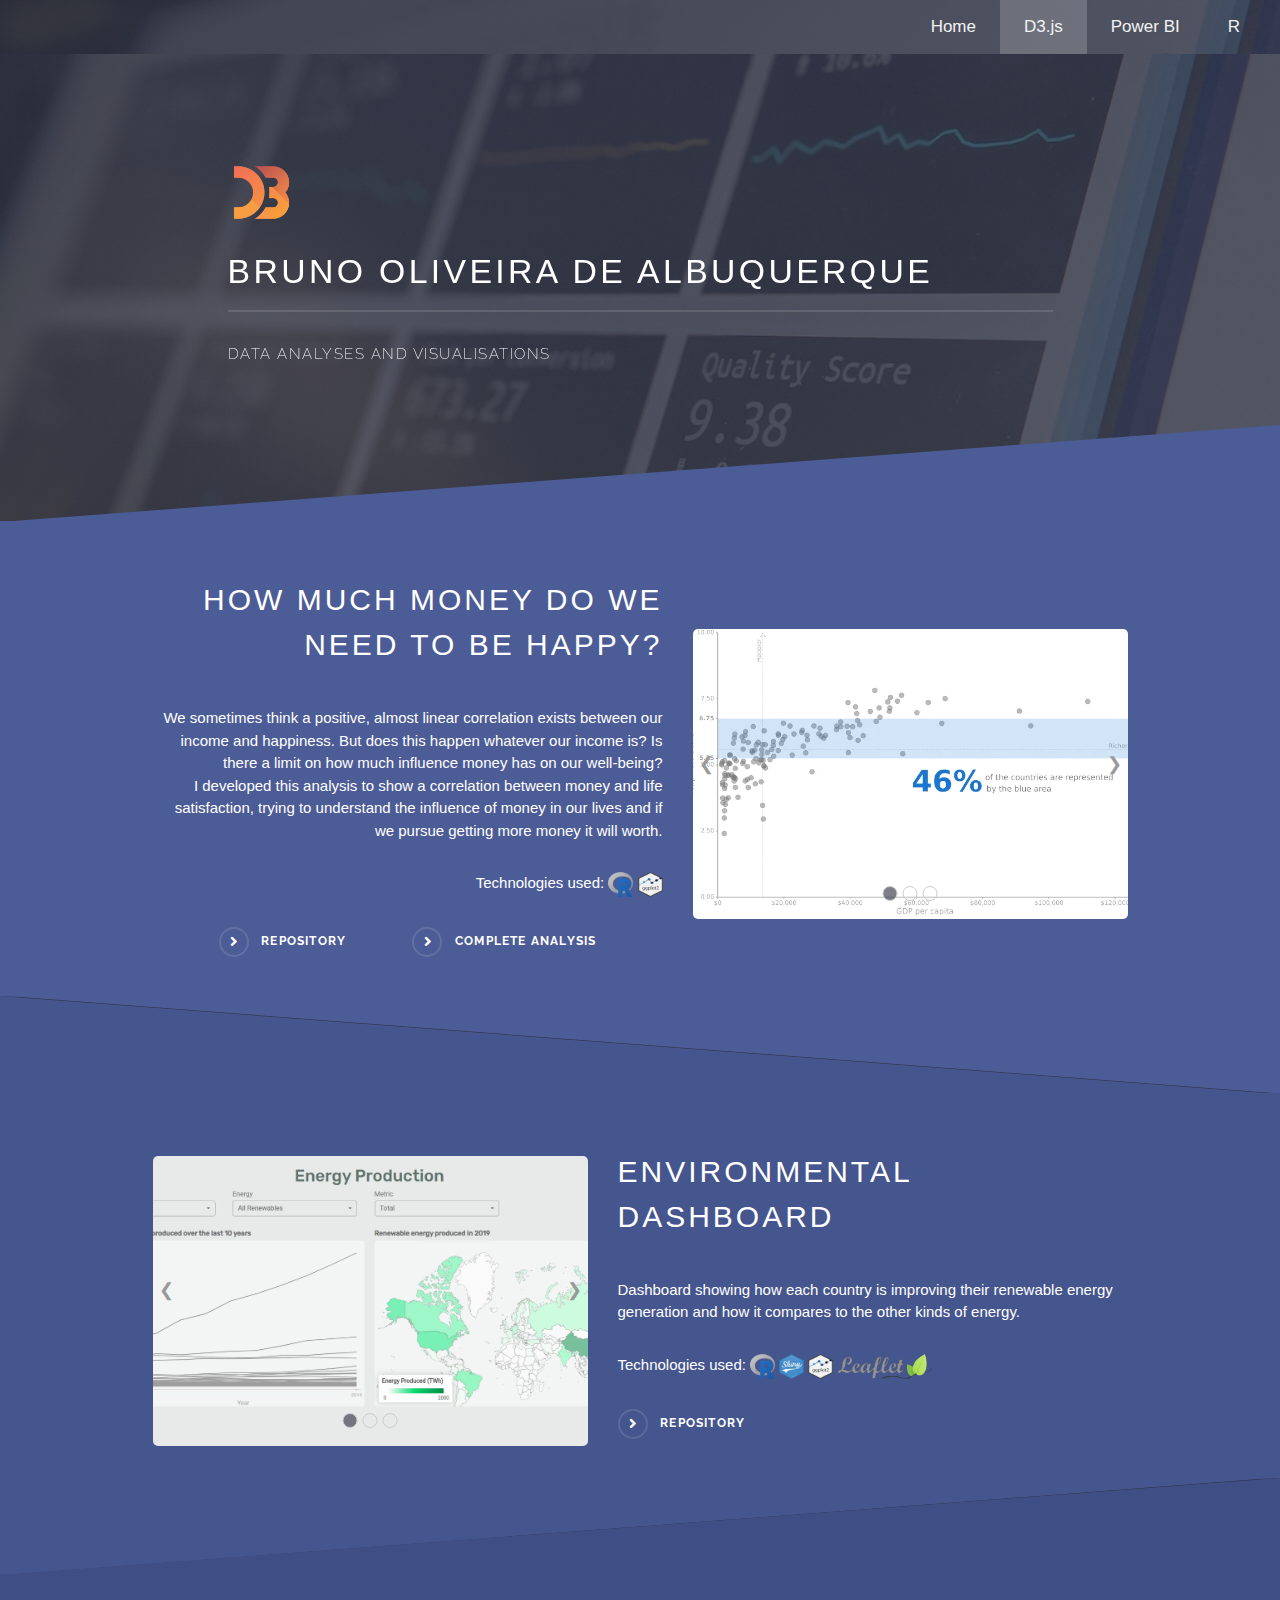
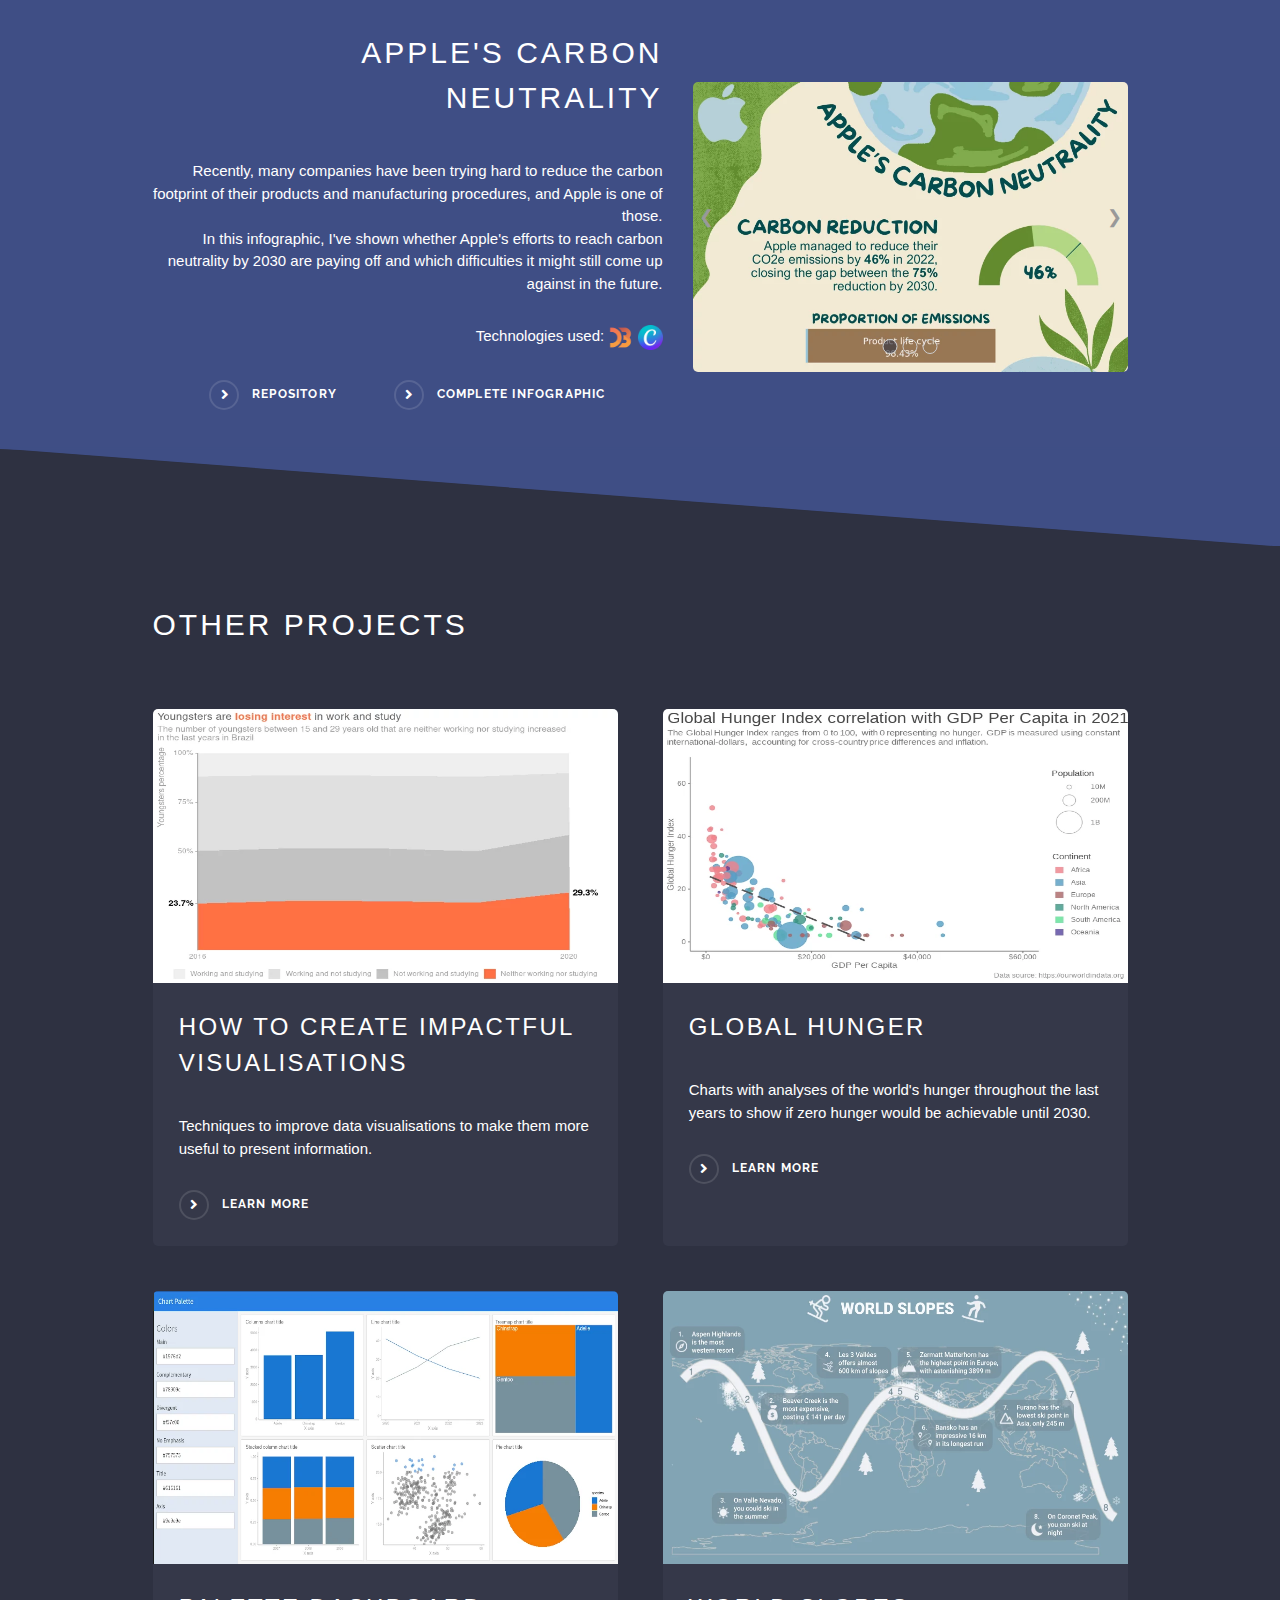
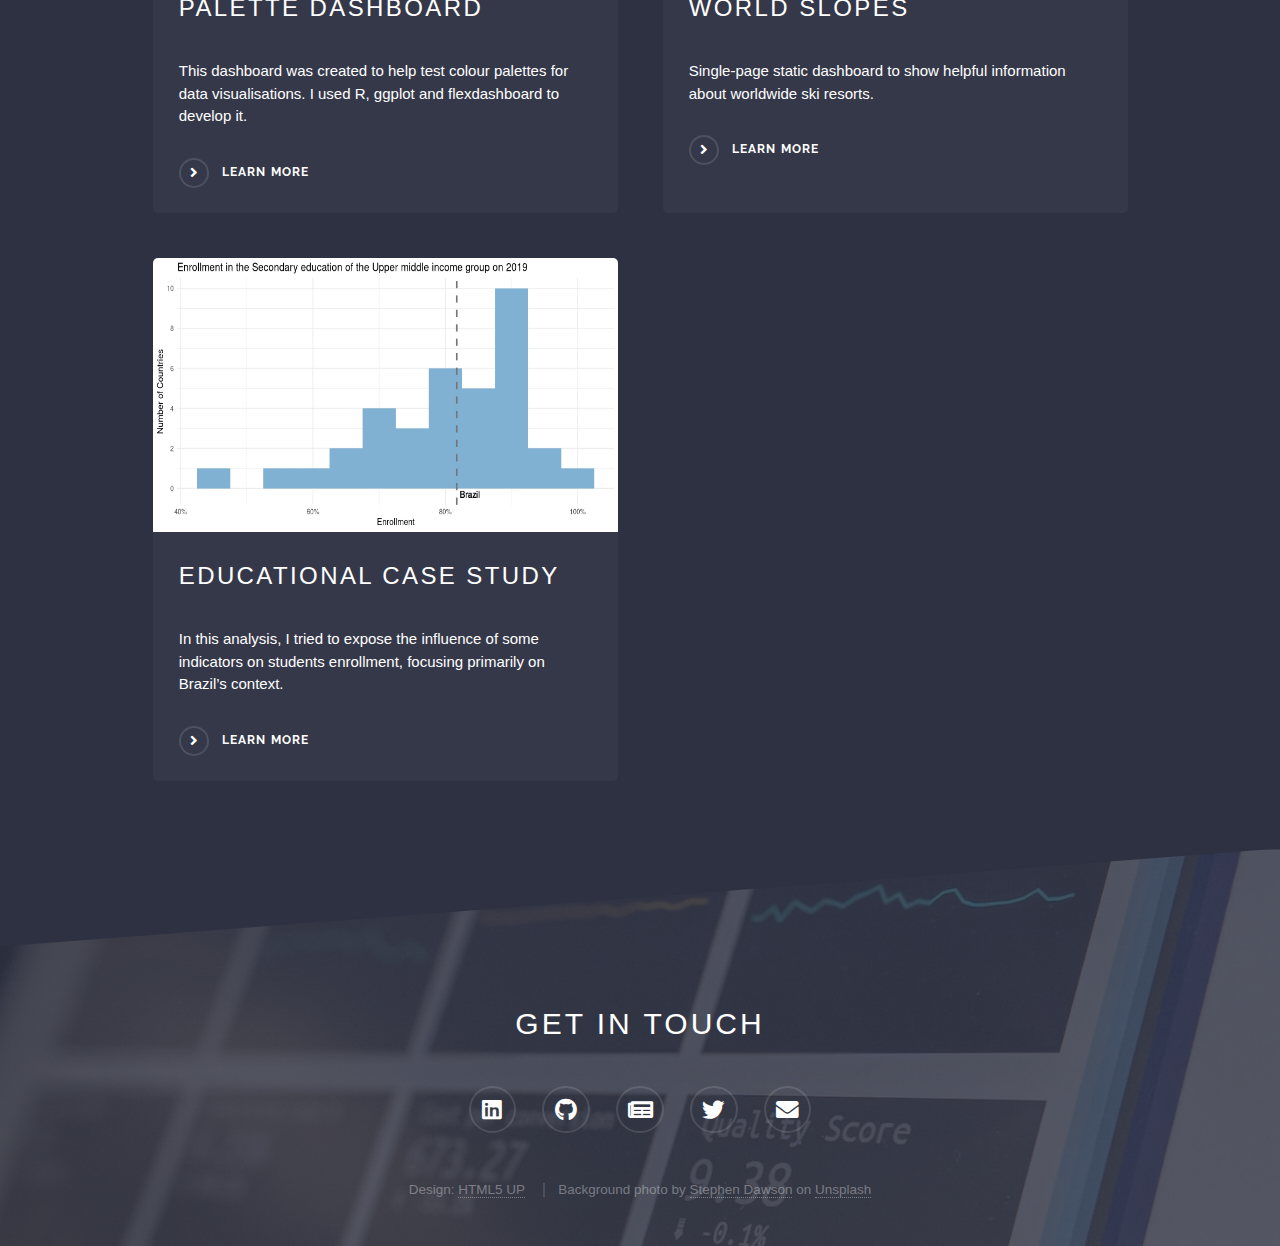
==== d3.html @ afc8a71c "Added the Lego project to the Power BI page" ====
<!DOCTYPE HTML>
<!--
	Solid State by HTML5 UP
	html5up.net | @ajlkn
	Free for personal and commercial use under the CCA 3.0 license (html5up.net/license)
-->
<html lang="en_AU">

<head>
    <title>D3.js - Bruno Albuquerque</title>
    <meta charset="utf-8" />
    <meta name="viewport" content="width=device-width, initial-scale=1, user-scalable=no" />
    <link rel="stylesheet" href="assets/css/main.css" />
    <link rel="stylesheet" href="assets/css/custom.css" />
    <link rel="stylesheet" href="assets/css/w3.css" />
    <link rel="stylesheet" href="assets/css/carousel.css" />
    <link rel="stylesheet" href="assets/css/topnav.css" />
    <noscript>
        <link rel="stylesheet" href="assets/css/noscript.css" />
    </noscript>
</head>

<body class="is-preload">

    <div class="topnav" id="myTopnav">
        <div class="topnav-group">
            <a href="index.html">Home</a>
            <a href="d3.html" class="active">D3.js</a>
            <a href="powerbi.html">Power BI</a>
            <a href="r.html">R</a>
        </div>
        <a href="javascript:void(0);" class="icon" onclick="navControl()">
            <i class="fa fa-bars"></i>
        </a>
    </div>

    <!-- Page Wrapper -->
    <div id="page-wrapper">

        <!-- Banner -->
        <section id="banner" class="no-transition">
            <div class="inner">
                <div class="logo"><img src="images/logos/d3.webp" alt="D3 logo" /></span></div>
                <h2>Bruno Oliveira de Albuquerque</h2>
                <p>Data Analyses and Visualisations</a></p>
            </div>
        </section>

        <!-- Wrapper -->
        <section id="wrapper">

            <!-- One -->
            <section id="one" class="wrapper spotlight style1">
                <div class="inner">
                    <!-- The carousel was based on https://www.w3schools.com/w3css/tryit.asp?filename=tryw3css_slideshow_dots2 -->
                    <div class="w3-content w3-display-container carousel">
                        <img class="slides proj01" src="images/projects/money_wellbeing_01.webp">
                        <img class="slides proj01" src="images/projects/money_wellbeing_02.webp">
                        <img class="slides proj01" src="images/projects/money_wellbeing_03.webp">
                        <div
                            class="w3-center w3-container w3-section w3-large w3-text-white w3-display-bottommiddle controls">
                            <div class="w3-left w3-hover-text-khaki arrow" onclick="plusDivs(-1, 'proj01')">&#10094;
                            </div>
                            <div class="dots">
                                <span class="w3-badge demo proj01 w3-border w3-transparent"
                                    onclick="currentDiv(1, 'proj01')"></span>
                                <span class="w3-badge demo proj01 w3-border w3-transparent"
                                    onclick="currentDiv(2, 'proj01')"></span>
                                <span class="w3-badge demo proj01 w3-border w3-transparent"
                                    onclick="currentDiv(3, 'proj01')"></span>
                            </div>
                            <div class="w3-right w3-hover-text-khaki arrow" onclick="plusDivs(1, 'proj01')">&#10095;
                            </div>
                        </div>
                    </div>
                    <div class="content">
                        <h2 class="major">How much money do we need to be happy?</h2>
                        <p>
                            We sometimes think a positive, almost linear correlation exists between our income and
                            happiness. But does this happen whatever our income is? Is there a limit on how much
                            influence money has on our well-being?
                            </br>
                            I developed this analysis to show a correlation between money and life satisfaction, trying
                            to understand the influence of money in our lives and if we pursue getting more money it
                            will worth.
                        </p>
                        <p class="technologies">Technologies used:
                            <img src="images/logos/r.webp" alt="R logo" />
                            <img src="images/logos/ggplot.webp" alt="ggplot logo" />
                        </p>
                        <div style="display: flex; justify-content: space-evenly;">
                            <a href="https://github.com/boa50/money-wellbeing" target="_blank"
                                class="special">Repository</a>
                            <a href="https://medium.com/p/b6a70a2d2197" target="_blank" class="special">Complete
                                analysis</a>
                        </div>
                    </div>
                </div>
            </section>

            <!-- Two -->
            <section id="two" class="wrapper alt spotlight style2">
                <div class="inner">
                    <div class="w3-content w3-display-container carousel">
                        <img class="slides proj02" src="images/projects/environmental_dashboard_01.webp">
                        <img class="slides proj02" src="images/projects/environmental_dashboard_02.webp">
                        <img class="slides proj02" src="images/projects/environmental_dashboard_03.webp">
                        <div
                            class="w3-center w3-container w3-section w3-large w3-text-white w3-display-bottommiddle controls">
                            <div class="w3-left w3-hover-text-khaki arrow" onclick="plusDivs(-1, 'proj02')">&#10094;
                            </div>
                            <div class="dots">
                                <span class="w3-badge demo proj02 w3-border w3-transparent"
                                    onclick="currentDiv(1, 'proj02')"></span>
                                <span class="w3-badge demo proj02 w3-border w3-transparent"
                                    onclick="currentDiv(2, 'proj02')"></span>
                                <span class="w3-badge demo proj02 w3-border w3-transparent"
                                    onclick="currentDiv(3, 'proj02')"></span>
                            </div>
                            <div class="w3-right w3-hover-text-khaki arrow" onclick="plusDivs(1, 'proj02')">&#10095;
                            </div>
                        </div>
                    </div>
                    <div class="content">
                        <h2 class="major">Environmental Dashboard</h2>
                        <p>Dashboard showing how each country is improving their renewable energy generation and how it
                            compares to the other kinds of energy.</p>
                        <p class="technologies">Technologies used:
                            <img src="images/logos/r.webp" alt="R logo" />
                            <img src="images/logos/shiny.webp" alt="Shiny logo" />
                            <img src="images/logos/ggplot.webp" alt="ggplot logo" />
                            <img class="wide-logo" src="images/logos/leaflet.webp" alt="Leaflet logo" />
                        </p>
                        <a href="https://github.com/boa50/environmental-dashboard" target="_blank"
                            class="special">Repository</a>
                    </div>
                </div>
            </section>

            <!-- Three -->
            <section id="three" class="wrapper spotlight style3">
                <div class="inner">
                    <div class="w3-content w3-display-container carousel">
                        <img class="slides proj03" src="images/projects/apple_carbon_neutrality_01.webp">
                        <img class="slides proj03" src="images/projects/apple_carbon_neutrality_02.webp">
                        <img class="slides proj03" src="images/projects/apple_carbon_neutrality_03.webp">
                        <div
                            class="w3-center w3-container w3-section w3-large w3-text-white w3-display-bottommiddle controls">
                            <div class="w3-left w3-hover-text-khaki arrow" onclick="plusDivs(-1, 'proj03')">&#10094;
                            </div>
                            <div class="dots">
                                <span class="w3-badge demo proj03 w3-border w3-transparent"
                                    onclick="currentDiv(1, 'proj03')"></span>
                                <span class="w3-badge demo proj03 w3-border w3-transparent"
                                    onclick="currentDiv(2, 'proj03')"></span>
                                <span class="w3-badge demo proj03 w3-border w3-transparent"
                                    onclick="currentDiv(3, 'proj03')"></span>
                            </div>
                            <div class="w3-right w3-hover-text-khaki arrow" onclick="plusDivs(1, 'proj03')">&#10095;
                            </div>
                        </div>
                    </div>
                    <div class="content">
                        <h2 class="major">Apple's Carbon Neutrality</h2>
                        <p>
                            Recently, many companies have been trying hard to reduce the carbon footprint of their
                            products and manufacturing procedures, and Apple is one of those.
                            </br>
                            In this infographic, I've shown whether Apple's efforts to reach carbon neutrality by 2030
                            are paying off and which difficulties it might still come up against in the future.</p>
                        <p class="technologies">Technologies used:
                            <img src="images/logos/d3.webp" alt="D3.js logo" />
                            <img src="images/logos/canva.webp" alt="Canva logo" />
                        </p>
                        <div style="display: flex; justify-content: space-evenly;">
                            <a href="https://github.com/boa50/maven-environmental-challenge" target="_blank"
                                class="special">Repository</a>
                            <a href="https://github.com/boa50/maven-environmental-challenge/blob/master/infographic.pdf"
                                target="_blank" class="special">Complete Infographic</a>
                        </div>
                    </div>
                </div>
            </section>

            <!-- Four -->
            <section id="four" class="wrapper alt style1">
                <div class="inner">
                    <h2 class="major">Other Projects</h2>
                    <section class="features">
                        <article>
                            <a href="images/projects/impactful_visualisations.webp" class="image"><img
                                    src="images/projects/impactful_visualisations.webp" alt="" /></a>
                            <h3 class="major">How to create impactful visualisations</h3>
                            <p>Techniques to improve data visualisations to make them more useful to present
                                information.</p>
                            <a href="https://github.com/boa50/WAYED-challenge" target="_blank" class="special">Learn
                                more</a>
                        </article>
                        <article>
                            <a href="images/projects/global_hunger.webp" class="image"><img
                                    src="images/projects/global_hunger.webp" alt="" /></a>
                            <h3 class="major">Global Hunger</h3>
                            <p>Charts with analyses of the world's hunger throughout the last years to show if zero
                                hunger would be achievable until 2030.</p>
                            <a href="https://github.com/boa50/global-hungry" target="_blank" class="special">Learn
                                more</a>
                        </article>
                        <article>
                            <a href="images/projects/palette_dashboard.webp" class="image"><img
                                    src="images/projects/palette_dashboard.webp" alt="" /></a>
                            <h3 class="major">Palette Dashboard</h3>
                            <p>This dashboard was created to help test colour palettes for data visualisations. I used
                                R, ggplot and flexdashboard to develop it.</p>
                            <a href="https://github.com/boa50/dashboard-palette" target="_blank" class="special">Learn
                                more</a>
                        </article>
                        <article>
                            <a href="images/projects/world_slopes.webp" class="image"><img
                                    src="images/projects/world_slopes.webp" alt="" /></a>
                            <h3 class="major">World Slopes</h3>
                            <p>Single-page static dashboard to show helpful information about worldwide ski resorts.</p>
                            <a href="https://github.com/boa50/slopes-dashboard" target="_blank" class="special">Learn
                                more</a>
                        </article>
                        <article>
                            <a href="images/projects/educational_case_study.webp" class="image"><img
                                    src="images/projects/educational_case_study.webp" alt="" /></a>
                            <h3 class="major">Educational Case Study</h3>
                            <p>In this analysis, I tried to expose the influence of some indicators on students
                                enrollment, focusing primarily on Brazil’s context.</p>
                            <a href="https://github.com/boa50/education-case-study" target="_blank"
                                class="special">Learn more</a>
                        </article>
                    </section>
                </div>
            </section>

        </section>

        <!-- Footer -->
        <section id="footer">
            <div class="inner">
                <h2 class="major">Get in touch</h2>
                <ul class="contact">
                    <li>
                        <a class="icon brands fa-linkedin" target="_blank"
                            href="https://www.linkedin.com/in/brunoalbuquerque50"></a>
                    </li>
                    <li>
                        <a class="icon brands fa-github" target="_blank" href="https://github.com/boa50"></a>
                    </li>
                    <li>
                        <a class="icon solid fa-newspaper" target="_blank" href="https://medium.com/@boa50"></a>
                    </li>
                    <li>
                        <a class="icon brands fa-twitter" target="_blank" href="https://twitter.com/boa5050"></a>
                    </li>
                    <li>
                        <a class="icon solid fa-envelope" href="mailto:bruno.albuquerque50@gmail.com"></a>
                    </li>
                </ul>
                <ul class="copyright">
                    <li>Design: <a href="http://html5up.net">HTML5 UP</a></li>
                    <li>Background photo by <a
                            href="https://unsplash.com/pt-br/@dawson2406?utm_source=unsplash&utm_medium=referral&utm_content=creditCopyText">Stephen
                            Dawson</a> on <a
                            href="https://unsplash.com/photos/qwtCeJ5cLYs?utm_source=unsplash&utm_medium=referral&utm_content=creditCopyText">Unsplash</a>
                    </li>
                </ul>
            </div>
        </section>

    </div>

    <!-- Scripts -->
    <script src="assets/js/jquery.min.js"></script>
    <script src="assets/js/jquery.scrollex.min.js"></script>
    <script src="assets/js/browser.min.js"></script>
    <script src="assets/js/breakpoints.min.js"></script>
    <script src="assets/js/util.js"></script>
    <script src="assets/js/main.js"></script>
    <script src="assets/js/carousel.js"></script>
    <script src="assets/js/custom.js"></script>
</body>

</html>
---- assets/css/main.css ----
@import url(fontawesome-all.min.css);
@import url("https://fonts.googleapis.com/css?family=Raleway:200,700|Source+Sans+Pro:300,600,300italic,600italic");

/*
	Solid State by HTML5 UP
	html5up.net | @ajlkn
	Free for personal and commercial use under the CCA 3.0 license (html5up.net/license)
*/

html, body, div, span, applet, object,
iframe, h1, h2, h3, h4, h5, h6, p, blockquote,
pre, a, abbr, acronym, address, big, cite,
code, del, dfn, em, img, ins, kbd, q, s, samp,
small, strike, strong, sub, sup, tt, var, b,
u, i, center, dl, dt, dd, ol, ul, li, fieldset,
form, label, legend, table, caption, tbody,
tfoot, thead, tr, th, td, article, aside,
canvas, details, embed, figure, figcaption,
footer, header, hgroup, menu, nav, output, ruby,
section, summary, time, mark, audio, video {
	margin: 0;
	padding: 0;
	border: 0;
	font-size: 100%;
	font: inherit;
	vertical-align: baseline;}

article, aside, details, figcaption, figure,
footer, header, hgroup, menu, nav, section {
	display: block;}

body {
	line-height: 1;
}

ol, ul {
	list-style: none;
}

blockquote, q {
	quotes: none;
}

	blockquote:before, blockquote:after, q:before, q:after {
		content: '';
		content: none;
	}

table {
	border-collapse: collapse;
	border-spacing: 0;
}

body {
	-webkit-text-size-adjust: none;
}

mark {
	background-color: transparent;
	color: inherit;
}

input::-moz-focus-inner {
	border: 0;
	padding: 0;
}

input, select, textarea {
	-moz-appearance: none;
	-webkit-appearance: none;
	-ms-appearance: none;
	appearance: none;
}

/* Basic */

	@-ms-viewport {
		width: device-width;
	}

	body {
		-ms-overflow-style: scrollbar;
	}

	@media screen and (max-width: 480px) {

		html, body {
			min-width: 320px;
		}

	}

	html {
		box-sizing: border-box;
	}

	*, *:before, *:after {
		box-sizing: inherit;
	}

	body {
		background-color: #2e3141;
		background-image: linear-gradient(to top, rgba(46, 49, 65, 0.8), rgba(46, 49, 65, 0.8)), url("../../images/bg.jpg");
		background-size: auto,
 cover;
		background-attachment: fixed,
 fixed;
		background-position: center,
 center;
	}

		body.is-preload *, body.is-preload *:before, body.is-preload *:after {
			-moz-animation: none !important;
			-webkit-animation: none !important;
			-ms-animation: none !important;
			animation: none !important;
			-moz-transition: none !important;
			-webkit-transition: none !important;
			-ms-transition: none !important;
			transition: none !important;
		}

/* Type */

	body, input, select, textarea {
		color: #ffffff;
		font-family: "Source Sans Pro", Helvetica, sans-serif;
		font-size: 16.5pt;
		font-weight: 300;
		line-height: 1.65;
	}

		@media screen and (max-width: 1680px) {

			body, input, select, textarea {
				font-size: 13pt;
			}

		}

		@media screen and (max-width: 1280px) {

			body, input, select, textarea {
				font-size: 12pt;
			}

		}

		@media screen and (max-width: 980px) {

			body, input, select, textarea {
				font-size: 12pt;
			}

		}

		@media screen and (max-width: 736px) {

			body, input, select, textarea {
				font-size: 12pt;
			}

		}

		@media screen and (max-width: 480px) {

			body, input, select, textarea {
				font-size: 12pt;
			}

		}

	a {
		-moz-transition: color 0.2s ease-in-out, border-bottom-color 0.2s ease-in-out;
		-webkit-transition: color 0.2s ease-in-out, border-bottom-color 0.2s ease-in-out;
		-ms-transition: color 0.2s ease-in-out, border-bottom-color 0.2s ease-in-out;
		transition: color 0.2s ease-in-out, border-bottom-color 0.2s ease-in-out;
		border-bottom: dotted 1px rgba(255, 255, 255, 0.35);
		color: #ffffff;
		text-decoration: none;
	}

		a:hover {
			border-bottom-color: transparent;
			color: #ffffff !important;
		}

		a.special:not(.button) {
			text-decoration: none;
			border-bottom: 0;
			display: block;
			font-family: Raleway, Helvetica, sans-serif;
			font-size: 0.8em;
			font-weight: 700;
			letter-spacing: 0.1em;
			margin: 0 0 2em 0;
			text-transform: uppercase;
		}

			a.special:not(.button):before {
				-moz-osx-font-smoothing: grayscale;
				-webkit-font-smoothing: antialiased;
				display: inline-block;
				font-style: normal;
				font-variant: normal;
				text-rendering: auto;
				line-height: 1;
				text-transform: none !important;
				font-family: 'Font Awesome 5 Free';
				font-weight: 900;
			}

			a.special:not(.button):before {
				-moz-transition: background-color 0.2s ease-in-out;
				-webkit-transition: background-color 0.2s ease-in-out;
				-ms-transition: background-color 0.2s ease-in-out;
				transition: background-color 0.2s ease-in-out;
				border-radius: 100%;
				border: solid 2px rgba(255, 255, 255, 0.125);
				content: '\f105';
				display: inline-block;
				font-size: 1.25em;
				height: 2em;
				line-height: 1.75em;
				margin-right: 0.85em;
				text-align: center;
				text-indent: 0.15em;
				vertical-align: middle;
				width: 2em;
			}

			a.special:not(.button):hover:before {
				background-color: rgba(255, 255, 255, 0.025);
			}

			a.special:not(.button):active:before {
				background-color: rgba(255, 255, 255, 0.075);
			}

	strong, b {
		color: #ffffff;
		font-weight: 600;
	}

	em, i {
		font-style: italic;
	}

	p {
		margin: 0 0 2em 0;
	}

	h1, h2, h3, h4, h5, h6 {
		color: #ffffff;
		font-family: Raleway, Helvetica, sans-serif;
		font-weight: 700;
		letter-spacing: 0.1em;
		margin: 0 0 1em 0;
		text-transform: uppercase;
	}

		h1 a, h2 a, h3 a, h4 a, h5 a, h6 a {
			color: inherit;
			text-decoration: none;
			border-bottom: 0;
		}

		h1 span, h2 span, h3 span, h4 span, h5 span, h6 span {
			font-weight: 200;
		}

		h1.major, h2.major, h3.major, h4.major, h5.major, h6.major {
			padding-bottom: 1em;
		}

	h2 {
		font-size: 1.2em;
	}

	h3 {
		font-size: 0.9em;
	}

	h4 {
		font-size: 0.7em;
	}

	h5 {
		font-size: 0.7em;
	}

	h6 {
		font-size: 0.7em;
	}

	@media screen and (max-width: 736px) {

		h2 {
			font-size: 1em;
		}

		h3 {
			font-size: 0.8em;
		}

	}

	sub {
		font-size: 0.8em;
		position: relative;
		top: 0.5em;
	}

	sup {
		font-size: 0.8em;
		position: relative;
		top: -0.5em;
	}

	blockquote {
		border-left: solid 4px rgba(255, 255, 255, 0.125);
		font-style: italic;
		margin: 0 0 2em 0;
		padding: 0.5em 0 0.5em 2em;
	}

	code {
		background: rgba(255, 255, 255, 0.025);
		border-radius: 5px;
		border: solid 2px rgba(255, 255, 255, 0.125);
		font-family: "Courier New", monospace;
		font-size: 0.9em;
		margin: 0 0.25em;
		padding: 0.25em 0.65em;
	}

	pre {
		-webkit-overflow-scrolling: touch;
		font-family: "Courier New", monospace;
		font-size: 0.9em;
		margin: 0 0 2em 0;
	}

		pre code {
			display: block;
			line-height: 1.75em;
			padding: 1em 1.5em;
			overflow-x: auto;
		}

	hr {
		border: 0;
		border-bottom: solid 2px rgba(255, 255, 255, 0.125);
		margin: 2.5em 0;
	}

		hr.major {
			margin: 4em 0;
		}

	.align-left {
		text-align: left;
	}

	.align-center {
		text-align: center;
	}

	.align-right {
		text-align: right;
	}

/* Row */

	.row {
		display: flex;
		flex-wrap: wrap;
		box-sizing: border-box;
		align-items: stretch;
	}

		.row > * {
			box-sizing: border-box;
		}

		.row.gtr-uniform > * > :last-child {
			margin-bottom: 0;
		}

		.row.aln-left {
			justify-content: flex-start;
		}

		.row.aln-center {
			justify-content: center;
		}

		.row.aln-right {
			justify-content: flex-end;
		}

		.row.aln-top {
			align-items: flex-start;
		}

		.row.aln-middle {
			align-items: center;
		}

		.row.aln-bottom {
			align-items: flex-end;
		}

		.row > .imp {
			order: -1;
		}

		.row > .col-1 {
			width: 8.33333%;
		}

		.row > .off-1 {
			margin-left: 8.33333%;
		}

		.row > .col-2 {
			width: 16.66667%;
		}

		.row > .off-2 {
			margin-left: 16.66667%;
		}

		.row > .col-3 {
			width: 25%;
		}

		.row > .off-3 {
			margin-left: 25%;
		}

		.row > .col-4 {
			width: 33.33333%;
		}

		.row > .off-4 {
			margin-left: 33.33333%;
		}

		.row > .col-5 {
			width: 41.66667%;
		}

		.row > .off-5 {
			margin-left: 41.66667%;
		}

		.row > .col-6 {
			width: 50%;
		}

		.row > .off-6 {
			margin-left: 50%;
		}

		.row > .col-7 {
			width: 58.33333%;
		}

		.row > .off-7 {
			margin-left: 58.33333%;
		}

		.row > .col-8 {
			width: 66.66667%;
		}

		.row > .off-8 {
			margin-left: 66.66667%;
		}

		.row > .col-9 {
			width: 75%;
		}

		.row > .off-9 {
			margin-left: 75%;
		}

		.row > .col-10 {
			width: 83.33333%;
		}

		.row > .off-10 {
			margin-left: 83.33333%;
		}

		.row > .col-11 {
			width: 91.66667%;
		}

		.row > .off-11 {
			margin-left: 91.66667%;
		}

		.row > .col-12 {
			width: 100%;
		}

		.row > .off-12 {
			margin-left: 100%;
		}

		.row.gtr-0 {
			margin-top: 0;
			margin-left: 0em;
		}

			.row.gtr-0 > * {
				padding: 0 0 0 0em;
			}

			.row.gtr-0.gtr-uniform {
				margin-top: 0em;
			}

				.row.gtr-0.gtr-uniform > * {
					padding-top: 0em;
				}

		.row.gtr-25 {
			margin-top: 0;
			margin-left: -0.4375em;
		}

			.row.gtr-25 > * {
				padding: 0 0 0 0.4375em;
			}

			.row.gtr-25.gtr-uniform {
				margin-top: -0.4375em;
			}

				.row.gtr-25.gtr-uniform > * {
					padding-top: 0.4375em;
				}

		.row.gtr-50 {
			margin-top: 0;
			margin-left: -0.875em;
		}

			.row.gtr-50 > * {
				padding: 0 0 0 0.875em;
			}

			.row.gtr-50.gtr-uniform {
				margin-top: -0.875em;
			}

				.row.gtr-50.gtr-uniform > * {
					padding-top: 0.875em;
				}

		.row {
			margin-top: 0;
			margin-left: -1.75em;
		}

			.row > * {
				padding: 0 0 0 1.75em;
			}

			.row.gtr-uniform {
				margin-top: -1.75em;
			}

				.row.gtr-uniform > * {
					padding-top: 1.75em;
				}

		.row.gtr-150 {
			margin-top: 0;
			margin-left: -2.625em;
		}

			.row.gtr-150 > * {
				padding: 0 0 0 2.625em;
			}

			.row.gtr-150.gtr-uniform {
				margin-top: -2.625em;
			}

				.row.gtr-150.gtr-uniform > * {
					padding-top: 2.625em;
				}

		.row.gtr-200 {
			margin-top: 0;
			margin-left: -3.5em;
		}

			.row.gtr-200 > * {
				padding: 0 0 0 3.5em;
			}

			.row.gtr-200.gtr-uniform {
				margin-top: -3.5em;
			}

				.row.gtr-200.gtr-uniform > * {
					padding-top: 3.5em;
				}

		@media screen and (max-width: 1680px) {

			.row {
				display: flex;
				flex-wrap: wrap;
				box-sizing: border-box;
				align-items: stretch;
			}

				.row > * {
					box-sizing: border-box;
				}

				.row.gtr-uniform > * > :last-child {
					margin-bottom: 0;
				}

				.row.aln-left {
					justify-content: flex-start;
				}

				.row.aln-center {
					justify-content: center;
				}

				.row.aln-right {
					justify-content: flex-end;
				}

				.row.aln-top {
					align-items: flex-start;
				}

				.row.aln-middle {
					align-items: center;
				}

				.row.aln-bottom {
					align-items: flex-end;
				}

				.row > .imp-xlarge {
					order: -1;
				}

				.row > .col-1-xlarge {
					width: 8.33333%;
				}

				.row > .off-1-xlarge {
					margin-left: 8.33333%;
				}

				.row > .col-2-xlarge {
					width: 16.66667%;
				}

				.row > .off-2-xlarge {
					margin-left: 16.66667%;
				}

				.row > .col-3-xlarge {
					width: 25%;
				}

				.row > .off-3-xlarge {
					margin-left: 25%;
				}

				.row > .col-4-xlarge {
					width: 33.33333%;
				}

				.row > .off-4-xlarge {
					margin-left: 33.33333%;
				}

				.row > .col-5-xlarge {
					width: 41.66667%;
				}

				.row > .off-5-xlarge {
					margin-left: 41.66667%;
				}

				.row > .col-6-xlarge {
					width: 50%;
				}

				.row > .off-6-xlarge {
					margin-left: 50%;
				}

				.row > .col-7-xlarge {
					width: 58.33333%;
				}

				.row > .off-7-xlarge {
					margin-left: 58.33333%;
				}

				.row > .col-8-xlarge {
					width: 66.66667%;
				}

				.row > .off-8-xlarge {
					margin-left: 66.66667%;
				}

				.row > .col-9-xlarge {
					width: 75%;
				}

				.row > .off-9-xlarge {
					margin-left: 75%;
				}

				.row > .col-10-xlarge {
					width: 83.33333%;
				}

				.row > .off-10-xlarge {
					margin-left: 83.33333%;
				}

				.row > .col-11-xlarge {
					width: 91.66667%;
				}

				.row > .off-11-xlarge {
					margin-left: 91.66667%;
				}

				.row > .col-12-xlarge {
					width: 100%;
				}

				.row > .off-12-xlarge {
					margin-left: 100%;
				}

				.row.gtr-0 {
					margin-top: 0;
					margin-left: 0em;
				}

					.row.gtr-0 > * {
						padding: 0 0 0 0em;
					}

					.row.gtr-0.gtr-uniform {
						margin-top: 0em;
					}

						.row.gtr-0.gtr-uniform > * {
							padding-top: 0em;
						}

				.row.gtr-25 {
					margin-top: 0;
					margin-left: -0.4375em;
				}

					.row.gtr-25 > * {
						padding: 0 0 0 0.4375em;
					}

					.row.gtr-25.gtr-uniform {
						margin-top: -0.4375em;
					}

						.row.gtr-25.gtr-uniform > * {
							padding-top: 0.4375em;
						}

				.row.gtr-50 {
					margin-top: 0;
					margin-left: -0.875em;
				}

					.row.gtr-50 > * {
						padding: 0 0 0 0.875em;
					}

					.row.gtr-50.gtr-uniform {
						margin-top: -0.875em;
					}

						.row.gtr-50.gtr-uniform > * {
							padding-top: 0.875em;
						}

				.row {
					margin-top: 0;
					margin-left: -1.75em;
				}

					.row > * {
						padding: 0 0 0 1.75em;
					}

					.row.gtr-uniform {
						margin-top: -1.75em;
					}

						.row.gtr-uniform > * {
							padding-top: 1.75em;
						}

				.row.gtr-150 {
					margin-top: 0;
					margin-left: -2.625em;
				}

					.row.gtr-150 > * {
						padding: 0 0 0 2.625em;
					}

					.row.gtr-150.gtr-uniform {
						margin-top: -2.625em;
					}

						.row.gtr-150.gtr-uniform > * {
							padding-top: 2.625em;
						}

				.row.gtr-200 {
					margin-top: 0;
					margin-left: -3.5em;
				}

					.row.gtr-200 > * {
						padding: 0 0 0 3.5em;
					}

					.row.gtr-200.gtr-uniform {
						margin-top: -3.5em;
					}

						.row.gtr-200.gtr-uniform > * {
							padding-top: 3.5em;
						}

		}

		@media screen and (max-width: 1280px) {

			.row {
				display: flex;
				flex-wrap: wrap;
				box-sizing: border-box;
				align-items: stretch;
			}

				.row > * {
					box-sizing: border-box;
				}

				.row.gtr-uniform > * > :last-child {
					margin-bottom: 0;
				}

				.row.aln-left {
					justify-content: flex-start;
				}

				.row.aln-center {
					justify-content: center;
				}

				.row.aln-right {
					justify-content: flex-end;
				}

				.row.aln-top {
					align-items: flex-start;
				}

				.row.aln-middle {
					align-items: center;
				}

				.row.aln-bottom {
					align-items: flex-end;
				}

				.row > .imp-large {
					order: -1;
				}

				.row > .col-1-large {
					width: 8.33333%;
				}

				.row > .off-1-large {
					margin-left: 8.33333%;
				}

				.row > .col-2-large {
					width: 16.66667%;
				}

				.row > .off-2-large {
					margin-left: 16.66667%;
				}

				.row > .col-3-large {
					width: 25%;
				}

				.row > .off-3-large {
					margin-left: 25%;
				}

				.row > .col-4-large {
					width: 33.33333%;
				}

				.row > .off-4-large {
					margin-left: 33.33333%;
				}

				.row > .col-5-large {
					width: 41.66667%;
				}

				.row > .off-5-large {
					margin-left: 41.66667%;
				}

				.row > .col-6-large {
					width: 50%;
				}

				.row > .off-6-large {
					margin-left: 50%;
				}

				.row > .col-7-large {
					width: 58.33333%;
				}

				.row > .off-7-large {
					margin-left: 58.33333%;
				}

				.row > .col-8-large {
					width: 66.66667%;
				}

				.row > .off-8-large {
					margin-left: 66.66667%;
				}

				.row > .col-9-large {
					width: 75%;
				}

				.row > .off-9-large {
					margin-left: 75%;
				}

				.row > .col-10-large {
					width: 83.33333%;
				}

				.row > .off-10-large {
					margin-left: 83.33333%;
				}

				.row > .col-11-large {
					width: 91.66667%;
				}

				.row > .off-11-large {
					margin-left: 91.66667%;
				}

				.row > .col-12-large {
					width: 100%;
				}

				.row > .off-12-large {
					margin-left: 100%;
				}

				.row.gtr-0 {
					margin-top: 0;
					margin-left: 0em;
				}

					.row.gtr-0 > * {
						padding: 0 0 0 0em;
					}

					.row.gtr-0.gtr-uniform {
						margin-top: 0em;
					}

						.row.gtr-0.gtr-uniform > * {
							padding-top: 0em;
						}

				.row.gtr-25 {
					margin-top: 0;
					margin-left: -0.4375em;
				}

					.row.gtr-25 > * {
						padding: 0 0 0 0.4375em;
					}

					.row.gtr-25.gtr-uniform {
						margin-top: -0.4375em;
					}

						.row.gtr-25.gtr-uniform > * {
							padding-top: 0.4375em;
						}

				.row.gtr-50 {
					margin-top: 0;
					margin-left: -0.875em;
				}

					.row.gtr-50 > * {
						padding: 0 0 0 0.875em;
					}

					.row.gtr-50.gtr-uniform {
						margin-top: -0.875em;
					}

						.row.gtr-50.gtr-uniform > * {
							padding-top: 0.875em;
						}

				.row {
					margin-top: 0;
					margin-left: -1.75em;
				}

					.row > * {
						padding: 0 0 0 1.75em;
					}

					.row.gtr-uniform {
						margin-top: -1.75em;
					}

						.row.gtr-uniform > * {
							padding-top: 1.75em;
						}

				.row.gtr-150 {
					margin-top: 0;
					margin-left: -2.625em;
				}

					.row.gtr-150 > * {
						padding: 0 0 0 2.625em;
					}

					.row.gtr-150.gtr-uniform {
						margin-top: -2.625em;
					}

						.row.gtr-150.gtr-uniform > * {
							padding-top: 2.625em;
						}

				.row.gtr-200 {
					margin-top: 0;
					margin-left: -3.5em;
				}

					.row.gtr-200 > * {
						padding: 0 0 0 3.5em;
					}

					.row.gtr-200.gtr-uniform {
						margin-top: -3.5em;
					}

						.row.gtr-200.gtr-uniform > * {
							padding-top: 3.5em;
						}

		}

		@media screen and (max-width: 980px) {

			.row {
				display: flex;
				flex-wrap: wrap;
				box-sizing: border-box;
				align-items: stretch;
			}

				.row > * {
					box-sizing: border-box;
				}

				.row.gtr-uniform > * > :last-child {
					margin-bottom: 0;
				}

				.row.aln-left {
					justify-content: flex-start;
				}

				.row.aln-center {
					justify-content: center;
				}

				.row.aln-right {
					justify-content: flex-end;
				}

				.row.aln-top {
					align-items: flex-start;
				}

				.row.aln-middle {
					align-items: center;
				}

				.row.aln-bottom {
					align-items: flex-end;
				}

				.row > .imp-medium {
					order: -1;
				}

				.row > .col-1-medium {
					width: 8.33333%;
				}

				.row > .off-1-medium {
					margin-left: 8.33333%;
				}

				.row > .col-2-medium {
					width: 16.66667%;
				}

				.row > .off-2-medium {
					margin-left: 16.66667%;
				}

				.row > .col-3-medium {
					width: 25%;
				}

				.row > .off-3-medium {
					margin-left: 25%;
				}

				.row > .col-4-medium {
					width: 33.33333%;
				}

				.row > .off-4-medium {
					margin-left: 33.33333%;
				}

				.row > .col-5-medium {
					width: 41.66667%;
				}

				.row > .off-5-medium {
					margin-left: 41.66667%;
				}

				.row > .col-6-medium {
					width: 50%;
				}

				.row > .off-6-medium {
					margin-left: 50%;
				}

				.row > .col-7-medium {
					width: 58.33333%;
				}

				.row > .off-7-medium {
					margin-left: 58.33333%;
				}

				.row > .col-8-medium {
					width: 66.66667%;
				}

				.row > .off-8-medium {
					margin-left: 66.66667%;
				}

				.row > .col-9-medium {
					width: 75%;
				}

				.row > .off-9-medium {
					margin-left: 75%;
				}

				.row > .col-10-medium {
					width: 83.33333%;
				}

				.row > .off-10-medium {
					margin-left: 83.33333%;
				}

				.row > .col-11-medium {
					width: 91.66667%;
				}

				.row > .off-11-medium {
					margin-left: 91.66667%;
				}

				.row > .col-12-medium {
					width: 100%;
				}

				.row > .off-12-medium {
					margin-left: 100%;
				}

				.row.gtr-0 {
					margin-top: 0;
					margin-left: 0em;
				}

					.row.gtr-0 > * {
						padding: 0 0 0 0em;
					}

					.row.gtr-0.gtr-uniform {
						margin-top: 0em;
					}

						.row.gtr-0.gtr-uniform > * {
							padding-top: 0em;
						}

				.row.gtr-25 {
					margin-top: 0;
					margin-left: -0.4375em;
				}

					.row.gtr-25 > * {
						padding: 0 0 0 0.4375em;
					}

					.row.gtr-25.gtr-uniform {
						margin-top: -0.4375em;
					}

						.row.gtr-25.gtr-uniform > * {
							padding-top: 0.4375em;
						}

				.row.gtr-50 {
					margin-top: 0;
					margin-left: -0.875em;
				}

					.row.gtr-50 > * {
						padding: 0 0 0 0.875em;
					}

					.row.gtr-50.gtr-uniform {
						margin-top: -0.875em;
					}

						.row.gtr-50.gtr-uniform > * {
							padding-top: 0.875em;
						}

				.row {
					margin-top: 0;
					margin-left: -1.75em;
				}

					.row > * {
						padding: 0 0 0 1.75em;
					}

					.row.gtr-uniform {
						margin-top: -1.75em;
					}

						.row.gtr-uniform > * {
							padding-top: 1.75em;
						}

				.row.gtr-150 {
					margin-top: 0;
					margin-left: -2.625em;
				}

					.row.gtr-150 > * {
						padding: 0 0 0 2.625em;
					}

					.row.gtr-150.gtr-uniform {
						margin-top: -2.625em;
					}

						.row.gtr-150.gtr-uniform > * {
							padding-top: 2.625em;
						}

				.row.gtr-200 {
					margin-top: 0;
					margin-left: -3.5em;
				}

					.row.gtr-200 > * {
						padding: 0 0 0 3.5em;
					}

					.row.gtr-200.gtr-uniform {
						margin-top: -3.5em;
					}

						.row.gtr-200.gtr-uniform > * {
							padding-top: 3.5em;
						}

		}

		@media screen and (max-width: 736px) {

			.row {
				display: flex;
				flex-wrap: wrap;
				box-sizing: border-box;
				align-items: stretch;
			}

				.row > * {
					box-sizing: border-box;
				}

				.row.gtr-uniform > * > :last-child {
					margin-bottom: 0;
				}

				.row.aln-left {
					justify-content: flex-start;
				}

				.row.aln-center {
					justify-content: center;
				}

				.row.aln-right {
					justify-content: flex-end;
				}

				.row.aln-top {
					align-items: flex-start;
				}

				.row.aln-middle {
					align-items: center;
				}

				.row.aln-bottom {
					align-items: flex-end;
				}

				.row > .imp-small {
					order: -1;
				}

				.row > .col-1-small {
					width: 8.33333%;
				}

				.row > .off-1-small {
					margin-left: 8.33333%;
				}

				.row > .col-2-small {
					width: 16.66667%;
				}

				.row > .off-2-small {
					margin-left: 16.66667%;
				}

				.row > .col-3-small {
					width: 25%;
				}

				.row > .off-3-small {
					margin-left: 25%;
				}

				.row > .col-4-small {
					width: 33.33333%;
				}

				.row > .off-4-small {
					margin-left: 33.33333%;
				}

				.row > .col-5-small {
					width: 41.66667%;
				}

				.row > .off-5-small {
					margin-left: 41.66667%;
				}

				.row > .col-6-small {
					width: 50%;
				}

				.row > .off-6-small {
					margin-left: 50%;
				}

				.row > .col-7-small {
					width: 58.33333%;
				}

				.row > .off-7-small {
					margin-left: 58.33333%;
				}

				.row > .col-8-small {
					width: 66.66667%;
				}

				.row > .off-8-small {
					margin-left: 66.66667%;
				}

				.row > .col-9-small {
					width: 75%;
				}

				.row > .off-9-small {
					margin-left: 75%;
				}

				.row > .col-10-small {
					width: 83.33333%;
				}

				.row > .off-10-small {
					margin-left: 83.33333%;
				}

				.row > .col-11-small {
					width: 91.66667%;
				}

				.row > .off-11-small {
					margin-left: 91.66667%;
				}

				.row > .col-12-small {
					width: 100%;
				}

				.row > .off-12-small {
					margin-left: 100%;
				}

				.row.gtr-0 {
					margin-top: 0;
					margin-left: 0em;
				}

					.row.gtr-0 > * {
						padding: 0 0 0 0em;
					}

					.row.gtr-0.gtr-uniform {
						margin-top: 0em;
					}

						.row.gtr-0.gtr-uniform > * {
							padding-top: 0em;
						}

				.row.gtr-25 {
					margin-top: 0;
					margin-left: -0.3125em;
				}

					.row.gtr-25 > * {
						padding: 0 0 0 0.3125em;
					}

					.row.gtr-25.gtr-uniform {
						margin-top: -0.3125em;
					}

						.row.gtr-25.gtr-uniform > * {
							padding-top: 0.3125em;
						}

				.row.gtr-50 {
					margin-top: 0;
					margin-left: -0.625em;
				}

					.row.gtr-50 > * {
						padding: 0 0 0 0.625em;
					}

					.row.gtr-50.gtr-uniform {
						margin-top: -0.625em;
					}

						.row.gtr-50.gtr-uniform > * {
							padding-top: 0.625em;
						}

				.row {
					margin-top: 0;
					margin-left: -1.25em;
				}

					.row > * {
						padding: 0 0 0 1.25em;
					}

					.row.gtr-uniform {
						margin-top: -1.25em;
					}

						.row.gtr-uniform > * {
							padding-top: 1.25em;
						}

				.row.gtr-150 {
					margin-top: 0;
					margin-left: -1.875em;
				}

					.row.gtr-150 > * {
						padding: 0 0 0 1.875em;
					}

					.row.gtr-150.gtr-uniform {
						margin-top: -1.875em;
					}

						.row.gtr-150.gtr-uniform > * {
							padding-top: 1.875em;
						}

				.row.gtr-200 {
					margin-top: 0;
					margin-left: -2.5em;
				}

					.row.gtr-200 > * {
						padding: 0 0 0 2.5em;
					}

					.row.gtr-200.gtr-uniform {
						margin-top: -2.5em;
					}

						.row.gtr-200.gtr-uniform > * {
							padding-top: 2.5em;
						}

		}

		@media screen and (max-width: 480px) {

			.row {
				display: flex;
				flex-wrap: wrap;
				box-sizing: border-box;
				align-items: stretch;
			}

				.row > * {
					box-sizing: border-box;
				}

				.row.gtr-uniform > * > :last-child {
					margin-bottom: 0;
				}

				.row.aln-left {
					justify-content: flex-start;
				}

				.row.aln-center {
					justify-content: center;
				}

				.row.aln-right {
					justify-content: flex-end;
				}

				.row.aln-top {
					align-items: flex-start;
				}

				.row.aln-middle {
					align-items: center;
				}

				.row.aln-bottom {
					align-items: flex-end;
				}

				.row > .imp-xsmall {
					order: -1;
				}

				.row > .col-1-xsmall {
					width: 8.33333%;
				}

				.row > .off-1-xsmall {
					margin-left: 8.33333%;
				}

				.row > .col-2-xsmall {
					width: 16.66667%;
				}

				.row > .off-2-xsmall {
					margin-left: 16.66667%;
				}

				.row > .col-3-xsmall {
					width: 25%;
				}

				.row > .off-3-xsmall {
					margin-left: 25%;
				}

				.row > .col-4-xsmall {
					width: 33.33333%;
				}

				.row > .off-4-xsmall {
					margin-left: 33.33333%;
				}

				.row > .col-5-xsmall {
					width: 41.66667%;
				}

				.row > .off-5-xsmall {
					margin-left: 41.66667%;
				}

				.row > .col-6-xsmall {
					width: 50%;
				}

				.row > .off-6-xsmall {
					margin-left: 50%;
				}

				.row > .col-7-xsmall {
					width: 58.33333%;
				}

				.row > .off-7-xsmall {
					margin-left: 58.33333%;
				}

				.row > .col-8-xsmall {
					width: 66.66667%;
				}

				.row > .off-8-xsmall {
					margin-left: 66.66667%;
				}

				.row > .col-9-xsmall {
					width: 75%;
				}

				.row > .off-9-xsmall {
					margin-left: 75%;
				}

				.row > .col-10-xsmall {
					width: 83.33333%;
				}

				.row > .off-10-xsmall {
					margin-left: 83.33333%;
				}

				.row > .col-11-xsmall {
					width: 91.66667%;
				}

				.row > .off-11-xsmall {
					margin-left: 91.66667%;
				}

				.row > .col-12-xsmall {
					width: 100%;
				}

				.row > .off-12-xsmall {
					margin-left: 100%;
				}

				.row.gtr-0 {
					margin-top: 0;
					margin-left: 0em;
				}

					.row.gtr-0 > * {
						padding: 0 0 0 0em;
					}

					.row.gtr-0.gtr-uniform {
						margin-top: 0em;
					}

						.row.gtr-0.gtr-uniform > * {
							padding-top: 0em;
						}

				.row.gtr-25 {
					margin-top: 0;
					margin-left: -0.3125em;
				}

					.row.gtr-25 > * {
						padding: 0 0 0 0.3125em;
					}

					.row.gtr-25.gtr-uniform {
						margin-top: -0.3125em;
					}

						.row.gtr-25.gtr-uniform > * {
							padding-top: 0.3125em;
						}

				.row.gtr-50 {
					margin-top: 0;
					margin-left: -0.625em;
				}

					.row.gtr-50 > * {
						padding: 0 0 0 0.625em;
					}

					.row.gtr-50.gtr-uniform {
						margin-top: -0.625em;
					}

						.row.gtr-50.gtr-uniform > * {
							padding-top: 0.625em;
						}

				.row {
					margin-top: 0;
					margin-left: -1.25em;
				}

					.row > * {
						padding: 0 0 0 1.25em;
					}

					.row.gtr-uniform {
						margin-top: -1.25em;
					}

						.row.gtr-uniform > * {
							padding-top: 1.25em;
						}

				.row.gtr-150 {
					margin-top: 0;
					margin-left: -1.875em;
				}

					.row.gtr-150 > * {
						padding: 0 0 0 1.875em;
					}

					.row.gtr-150.gtr-uniform {
						margin-top: -1.875em;
					}

						.row.gtr-150.gtr-uniform > * {
							padding-top: 1.875em;
						}

				.row.gtr-200 {
					margin-top: 0;
					margin-left: -2.5em;
				}

					.row.gtr-200 > * {
						padding: 0 0 0 2.5em;
					}

					.row.gtr-200.gtr-uniform {
						margin-top: -2.5em;
					}

						.row.gtr-200.gtr-uniform > * {
							padding-top: 2.5em;
						}

		}

		@media screen and (max-width: 360px) {

			.row {
				display: flex;
				flex-wrap: wrap;
				box-sizing: border-box;
				align-items: stretch;
			}

				.row > * {
					box-sizing: border-box;
				}

				.row.gtr-uniform > * > :last-child {
					margin-bottom: 0;
				}

				.row.aln-left {
					justify-content: flex-start;
				}

				.row.aln-center {
					justify-content: center;
				}

				.row.aln-right {
					justify-content: flex-end;
				}

				.row.aln-top {
					align-items: flex-start;
				}

				.row.aln-middle {
					align-items: center;
				}

				.row.aln-bottom {
					align-items: flex-end;
				}

				.row > .imp-xxsmall {
					order: -1;
				}

				.row > .col-1-xxsmall {
					width: 8.33333%;
				}

				.row > .off-1-xxsmall {
					margin-left: 8.33333%;
				}

				.row > .col-2-xxsmall {
					width: 16.66667%;
				}

				.row > .off-2-xxsmall {
					margin-left: 16.66667%;
				}

				.row > .col-3-xxsmall {
					width: 25%;
				}

				.row > .off-3-xxsmall {
					margin-left: 25%;
				}

				.row > .col-4-xxsmall {
					width: 33.33333%;
				}

				.row > .off-4-xxsmall {
					margin-left: 33.33333%;
				}

				.row > .col-5-xxsmall {
					width: 41.66667%;
				}

				.row > .off-5-xxsmall {
					margin-left: 41.66667%;
				}

				.row > .col-6-xxsmall {
					width: 50%;
				}

				.row > .off-6-xxsmall {
					margin-left: 50%;
				}

				.row > .col-7-xxsmall {
					width: 58.33333%;
				}

				.row > .off-7-xxsmall {
					margin-left: 58.33333%;
				}

				.row > .col-8-xxsmall {
					width: 66.66667%;
				}

				.row > .off-8-xxsmall {
					margin-left: 66.66667%;
				}

				.row > .col-9-xxsmall {
					width: 75%;
				}

				.row > .off-9-xxsmall {
					margin-left: 75%;
				}

				.row > .col-10-xxsmall {
					width: 83.33333%;
				}

				.row > .off-10-xxsmall {
					margin-left: 83.33333%;
				}

				.row > .col-11-xxsmall {
					width: 91.66667%;
				}

				.row > .off-11-xxsmall {
					margin-left: 91.66667%;
				}

				.row > .col-12-xxsmall {
					width: 100%;
				}

				.row > .off-12-xxsmall {
					margin-left: 100%;
				}

				.row.gtr-0 {
					margin-top: 0;
					margin-left: 0em;
				}

					.row.gtr-0 > * {
						padding: 0 0 0 0em;
					}

					.row.gtr-0.gtr-uniform {
						margin-top: 0em;
					}

						.row.gtr-0.gtr-uniform > * {
							padding-top: 0em;
						}

				.row.gtr-25 {
					margin-top: 0;
					margin-left: -0.3125em;
				}

					.row.gtr-25 > * {
						padding: 0 0 0 0.3125em;
					}

					.row.gtr-25.gtr-uniform {
						margin-top: -0.3125em;
					}

						.row.gtr-25.gtr-uniform > * {
							padding-top: 0.3125em;
						}

				.row.gtr-50 {
					margin-top: 0;
					margin-left: -0.625em;
				}

					.row.gtr-50 > * {
						padding: 0 0 0 0.625em;
					}

					.row.gtr-50.gtr-uniform {
						margin-top: -0.625em;
					}

						.row.gtr-50.gtr-uniform > * {
							padding-top: 0.625em;
						}

				.row {
					margin-top: 0;
					margin-left: -1.25em;
				}

					.row > * {
						padding: 0 0 0 1.25em;
					}

					.row.gtr-uniform {
						margin-top: -1.25em;
					}

						.row.gtr-uniform > * {
							padding-top: 1.25em;
						}

				.row.gtr-150 {
					margin-top: 0;
					margin-left: -1.875em;
				}

					.row.gtr-150 > * {
						padding: 0 0 0 1.875em;
					}

					.row.gtr-150.gtr-uniform {
						margin-top: -1.875em;
					}

						.row.gtr-150.gtr-uniform > * {
							padding-top: 1.875em;
						}

				.row.gtr-200 {
					margin-top: 0;
					margin-left: -2.5em;
				}

					.row.gtr-200 > * {
						padding: 0 0 0 2.5em;
					}

					.row.gtr-200.gtr-uniform {
						margin-top: -2.5em;
					}

						.row.gtr-200.gtr-uniform > * {
							padding-top: 2.5em;
						}

		}

/* Section/Article */

	section.special, article.special {
		text-align: center;
	}

/* Form */

	form {
		margin: 0 0 2em 0;
	}

		form > :last-child {
			margin-bottom: 0;
		}

		form > .fields {
			display: -moz-flex;
			display: -webkit-flex;
			display: -ms-flex;
			display: flex;
			-moz-flex-wrap: wrap;
			-webkit-flex-wrap: wrap;
			-ms-flex-wrap: wrap;
			flex-wrap: wrap;
			width: calc(100% + 3em);
			margin: -1.5em 0 2em -1.5em;
		}

			form > .fields > .field {
				-moz-flex-grow: 0;
				-webkit-flex-grow: 0;
				-ms-flex-grow: 0;
				flex-grow: 0;
				-moz-flex-shrink: 0;
				-webkit-flex-shrink: 0;
				-ms-flex-shrink: 0;
				flex-shrink: 0;
				padding: 1.5em 0 0 1.5em;
				width: calc(100% - 1.5em);
			}

				form > .fields > .field.half {
					width: calc(50% - 0.75em);
				}

				form > .fields > .field.third {
					width: calc(100%/3 - 0.5em);
				}

				form > .fields > .field.quarter {
					width: calc(25% - 0.375em);
				}

		@media screen and (max-width: 480px) {

			form > .fields {
				width: calc(100% + 3em);
				margin: -1.5em 0 2em -1.5em;
			}

				form > .fields > .field {
					padding: 1.5em 0 0 1.5em;
					width: calc(100% - 1.5em);
				}

					form > .fields > .field.half {
						width: calc(100% - 1.5em);
					}

					form > .fields > .field.third {
						width: calc(100% - 1.5em);
					}

					form > .fields > .field.quarter {
						width: calc(100% - 1.5em);
					}

		}

	label {
		color: #ffffff;
		display: block;
		font-family: Raleway, Helvetica, sans-serif;
		font-size: 0.8em;
		font-weight: 700;
		letter-spacing: 0.1em;
		margin: 0 0 0.7em 0;
		text-transform: uppercase;
	}

	input[type="text"],
	input[type="password"],
	input[type="email"],
	input[type="tel"],
	select,
	textarea {
		-moz-appearance: none;
		-webkit-appearance: none;
		-ms-appearance: none;
		appearance: none;
		background: rgba(255, 255, 255, 0.025);
		border-radius: 5px;
		border: none;
		border: solid 2px rgba(255, 255, 255, 0.125);
		color: inherit;
		display: block;
		outline: 0;
		padding: 0 1em;
		text-decoration: none;
		width: 100%;
	}

		input[type="text"]:invalid,
		input[type="password"]:invalid,
		input[type="email"]:invalid,
		input[type="tel"]:invalid,
		select:invalid,
		textarea:invalid {
			box-shadow: none;
		}

		input[type="text"]:focus,
		input[type="password"]:focus,
		input[type="email"]:focus,
		input[type="tel"]:focus,
		select:focus,
		textarea:focus {
			border-color: #5b6ba6;
		}

	select {
		background-image: url("data:image/svg+xml;charset=utf8,%3Csvg xmlns='http://www.w3.org/2000/svg' width='40' height='40' preserveAspectRatio='none' viewBox='0 0 40 40'%3E%3Cpath d='M9.4,12.3l10.4,10.4l10.4-10.4c0.2-0.2,0.5-0.4,0.9-0.4c0.3,0,0.6,0.1,0.9,0.4l3.3,3.3c0.2,0.2,0.4,0.5,0.4,0.9 c0,0.4-0.1,0.6-0.4,0.9L20.7,31.9c-0.2,0.2-0.5,0.4-0.9,0.4c-0.3,0-0.6-0.1-0.9-0.4L4.3,17.3c-0.2-0.2-0.4-0.5-0.4-0.9 c0-0.4,0.1-0.6,0.4-0.9l3.3-3.3c0.2-0.2,0.5-0.4,0.9-0.4S9.1,12.1,9.4,12.3z' fill='rgba(255, 255, 255, 0.125)' /%3E%3C/svg%3E");
		background-size: 1.25rem;
		background-repeat: no-repeat;
		background-position: calc(100% - 1rem) center;
		height: 2.75em;
		padding-right: 2.75em;
		text-overflow: ellipsis;
	}

		select option {
			color: #ffffff;
			background: #2e3141;
		}

		select:focus::-ms-value {
			background-color: transparent;
		}

		select::-ms-expand {
			display: none;
		}

	input[type="text"],
	input[type="password"],
	input[type="email"],
	select {
		height: 2.75em;
	}

	textarea {
		padding: 0.75em 1em;
	}

	input[type="checkbox"],
	input[type="radio"] {
		-moz-appearance: none;
		-webkit-appearance: none;
		-ms-appearance: none;
		appearance: none;
		display: block;
		float: left;
		margin-right: -2em;
		opacity: 0;
		width: 1em;
		z-index: -1;
	}

		input[type="checkbox"] + label,
		input[type="radio"] + label {
			text-decoration: none;
			color: #ffffff;
			cursor: pointer;
			display: inline-block;
			font-size: 1em;
			font-family: "Source Sans Pro", Helvetica, sans-serif;
			text-transform: none;
			letter-spacing: 0;
			font-weight: 300;
			padding-left: 2.4em;
			padding-right: 0.75em;
			position: relative;
		}

			input[type="checkbox"] + label:before,
			input[type="radio"] + label:before {
				-moz-osx-font-smoothing: grayscale;
				-webkit-font-smoothing: antialiased;
				display: inline-block;
				font-style: normal;
				font-variant: normal;
				text-rendering: auto;
				line-height: 1;
				text-transform: none !important;
				font-family: 'Font Awesome 5 Free';
				font-weight: 900;
			}

			input[type="checkbox"] + label:before,
			input[type="radio"] + label:before {
				background: rgba(255, 255, 255, 0.025);
				border-radius: 5px;
				border: solid 2px rgba(255, 255, 255, 0.125);
				content: '';
				display: inline-block;
				font-size: 0.8em;
				height: 2.0625em;
				left: 0;
				line-height: 2.0625em;
				position: absolute;
				text-align: center;
				top: 0;
				width: 2.0625em;
			}

		input[type="checkbox"]:checked + label:before,
		input[type="radio"]:checked + label:before {
			background: #ffffff;
			border-color: #ffffff;
			content: '\f00c';
			color: #2e3141;
		}

		input[type="checkbox"]:focus + label:before,
		input[type="radio"]:focus + label:before {
			border-color: #4c5c96;
		}

	input[type="checkbox"] + label:before {
		border-radius: 5px;
	}

	input[type="radio"] + label:before {
		border-radius: 100%;
	}

	::-webkit-input-placeholder {
		color: rgba(255, 255, 255, 0.35) !important;
		opacity: 1.0;
	}

	:-moz-placeholder {
		color: rgba(255, 255, 255, 0.35) !important;
		opacity: 1.0;
	}

	::-moz-placeholder {
		color: rgba(255, 255, 255, 0.35) !important;
		opacity: 1.0;
	}

	:-ms-input-placeholder {
		color: rgba(255, 255, 255, 0.35) !important;
		opacity: 1.0;
	}

/* Box */

	.box {
		border-radius: 5px;
		border: solid 2px rgba(255, 255, 255, 0.125);
		margin-bottom: 2em;
		padding: 1.5em;
	}

		.box > :last-child,
		.box > :last-child > :last-child,
		.box > :last-child > :last-child > :last-child {
			margin-bottom: 0;
		}

		.box.alt {
			border: 0;
			border-radius: 0;
			padding: 0;
		}

/* Icon */

	.icon {
		text-decoration: none;
		border-bottom: none;
		position: relative;
	}

		.icon:before {
			-moz-osx-font-smoothing: grayscale;
			-webkit-font-smoothing: antialiased;
			display: inline-block;
			font-style: normal;
			font-variant: normal;
			text-rendering: auto;
			line-height: 1;
			text-transform: none !important;
			font-family: 'Font Awesome 5 Free';
			font-weight: 400;
		}

		.icon > .label {
			display: none;
		}

		.icon:before {
			line-height: inherit;
		}

		.icon.solid:before {
			font-weight: 900;
		}

		.icon.brands:before {
			font-family: 'Font Awesome 5 Brands';
		}

/* Image */

	.image {
		border-radius: 5px;
		border: 0;
		display: inline-block;
		position: relative;
	}

		.image img {
			border-radius: 5px;
			display: block;
		}

		.image.left, .image.right {
			max-width: 40%;
		}

			.image.left img, .image.right img {
				width: 100%;
			}

		.image.left {
			float: left;
			padding: 0 1.5em 1em 0;
			top: 0.25em;
		}

		.image.right {
			float: right;
			padding: 0 0 1em 1.5em;
			top: 0.25em;
		}

		.image.fit {
			display: block;
			margin: 0 0 2em 0;
			width: 100%;
		}

			.image.fit img {
				width: 100%;
			}

		.image.main {
			display: block;
			margin: 0 0 3em 0;
			width: 100%;
		}

			.image.main img {
				width: 100%;
			}

/* List */

	ol {
		list-style: decimal;
		margin: 0 0 2em 0;
		padding-left: 1.25em;
	}

		ol li {
			padding-left: 0.25em;
		}

	ul {
		list-style: disc;
		margin: 0 0 2em 0;
		padding-left: 1em;
	}

		ul li {
			padding-left: 0.5em;
		}

		ul.alt {
			list-style: none;
			padding-left: 0;
		}

			ul.alt li {
				border-top: solid 1px rgba(255, 255, 255, 0.125);
				padding: 0.5em 0;
			}

				ul.alt li:first-child {
					border-top: 0;
					padding-top: 0;
				}

	dl {
		margin: 0 0 2em 0;
	}

		dl dt {
			display: block;
			font-weight: 600;
			margin: 0 0 1em 0;
		}

		dl dd {
			margin-left: 2em;
		}

/* Actions */

	ul.actions {
		display: -moz-flex;
		display: -webkit-flex;
		display: -ms-flex;
		display: flex;
		cursor: default;
		list-style: none;
		margin-left: -1em;
		padding-left: 0;
	}

		ul.actions li {
			padding: 0 0 0 1em;
			vertical-align: middle;
		}

		ul.actions.special {
			-moz-justify-content: center;
			-webkit-justify-content: center;
			-ms-justify-content: center;
			justify-content: center;
			width: 100%;
			margin-left: 0;
		}

			ul.actions.special li:first-child {
				padding-left: 0;
			}

		ul.actions.stacked {
			-moz-flex-direction: column;
			-webkit-flex-direction: column;
			-ms-flex-direction: column;
			flex-direction: column;
			margin-left: 0;
		}

			ul.actions.stacked li {
				padding: 1.3em 0 0 0;
			}

				ul.actions.stacked li:first-child {
					padding-top: 0;
				}

		ul.actions.fit {
			width: calc(100% + 1em);
		}

			ul.actions.fit li {
				-moz-flex-grow: 1;
				-webkit-flex-grow: 1;
				-ms-flex-grow: 1;
				flex-grow: 1;
				-moz-flex-shrink: 1;
				-webkit-flex-shrink: 1;
				-ms-flex-shrink: 1;
				flex-shrink: 1;
				width: 100%;
			}

				ul.actions.fit li > * {
					width: 100%;
				}

			ul.actions.fit.stacked {
				width: 100%;
			}

		@media screen and (max-width: 480px) {

			ul.actions:not(.fixed) {
				-moz-flex-direction: column;
				-webkit-flex-direction: column;
				-ms-flex-direction: column;
				flex-direction: column;
				margin-left: 0;
				width: 100% !important;
			}

				ul.actions:not(.fixed) li {
					-moz-flex-grow: 1;
					-webkit-flex-grow: 1;
					-ms-flex-grow: 1;
					flex-grow: 1;
					-moz-flex-shrink: 1;
					-webkit-flex-shrink: 1;
					-ms-flex-shrink: 1;
					flex-shrink: 1;
					padding: 1em 0 0 0;
					text-align: center;
					width: 100%;
				}

					ul.actions:not(.fixed) li > * {
						width: 100%;
					}

					ul.actions:not(.fixed) li:first-child {
						padding-top: 0;
					}

					ul.actions:not(.fixed) li input[type="submit"],
					ul.actions:not(.fixed) li input[type="reset"],
					ul.actions:not(.fixed) li input[type="button"],
					ul.actions:not(.fixed) li button,
					ul.actions:not(.fixed) li .button {
						width: 100%;
					}

						ul.actions:not(.fixed) li input[type="submit"].icon:before,
						ul.actions:not(.fixed) li input[type="reset"].icon:before,
						ul.actions:not(.fixed) li input[type="button"].icon:before,
						ul.actions:not(.fixed) li button.icon:before,
						ul.actions:not(.fixed) li .button.icon:before {
							margin-left: -0.5rem;
						}

		}

/* Icons */

	ul.icons {
		cursor: default;
		list-style: none;
		padding-left: 0;
	}

		ul.icons li {
			display: inline-block;
			padding: 0 1em 0 0;
		}

			ul.icons li:last-child {
				padding-right: 0;
			}

			ul.icons li .icon:before {
				font-size: 1.25em;
			}

/* Contact */

	ul.contact {
		list-style: none;
		padding: 0;
	}

		ul.contact li {
			text-decoration: none;
			padding: 0 0.75em;
			position: relative;
			display: inline-block;
		}

		ul.contact li:first-child {
			padding: 0 0.75em 0 0;
		}

			ul.contact li a {
				-moz-osx-font-smoothing: grayscale;
				-webkit-font-smoothing: antialiased;
				display: inline-block;
				font-style: normal;
				font-variant: normal;
				text-rendering: auto;
				line-height: 1;
				text-transform: none !important;
				font-family: 'Font Awesome 5 Free';
				font-weight: 400;
			}

			ul.contact li a {
				border-radius: 100%;
				border: solid 2px rgba(255, 255, 255, 0.125);
				font-size: 1.5em;
				width: 2.1em;
				height: 2.1em;
				line-height: 1.95em;
				-moz-transition: background-color 0.2s ease-in-out;
				-webkit-transition: background-color 0.2s ease-in-out;
				-ms-transition: background-color 0.2s ease-in-out;
				transition: background-color 0.2s ease-in-out;
			}

			ul.contact li:first-child {
				margin-top: 0;
				padding: 0 0.75em 0 0;
			}

			ul.contact li:last-child {
				margin-top: 0;
				padding: 0 0 0 0.75em;
			}

		@media screen and (max-width: 736px) {

			ul.contact li {
				margin: 1.5em 0 0 0;
			}

		}

/* Pagination */

	ul.pagination {
		cursor: default;
		list-style: none;
		padding-left: 0;
	}

		ul.pagination li {
			display: inline-block;
			padding-left: 0;
			vertical-align: middle;
		}

			ul.pagination li > .page {
				-moz-transition: background-color 0.2s ease-in-out, color 0.2s ease-in-out;
				-webkit-transition: background-color 0.2s ease-in-out, color 0.2s ease-in-out;
				-ms-transition: background-color 0.2s ease-in-out, color 0.2s ease-in-out;
				transition: background-color 0.2s ease-in-out, color 0.2s ease-in-out;
				border-bottom: 0;
				border-radius: 5px;
				display: inline-block;
				height: 1.5em;
				line-height: 1.5em;
				margin: 0 0.125em;
				min-width: 1.5em;
				padding: 0 0.5em;
				text-align: center;
			}

				ul.pagination li > .page:hover {
					background-color: rgba(255, 255, 255, 0.025);
				}

				ul.pagination li > .page.active {
					background-color: #4c5c96;
				}

			ul.pagination li:first-child {
				padding-right: 0.75em;
			}

			ul.pagination li:last-child {
				padding-left: 0.75em;
			}

		@media screen and (max-width: 480px) {

			ul.pagination li:nth-child(n+2):nth-last-child(n+2) {
				display: none;
			}

			ul.pagination li .button {
				width: 100%;
			}

			ul.pagination li:first-child {
				width: calc(50% - 2px);
				text-align: left;
				padding-right: 0.325em;
			}

			ul.pagination li:last-child {
				width: calc(50% - 2px);
				text-align: right;
				padding-left: 0.325em;
			}

		}

/* Table */

	.table-wrapper {
		-webkit-overflow-scrolling: touch;
		overflow-x: auto;
	}

	table {
		margin: 0 0 2em 0;
		width: 100%;
	}

		table tbody tr {
			border: solid 1px rgba(255, 255, 255, 0.125);
			border-left: 0;
			border-right: 0;
		}

			table tbody tr:nth-child(2n + 1) {
				background-color: rgba(255, 255, 255, 0.025);
			}

		table td {
			padding: 0.75em 0.75em;
		}

		table th {
			color: #ffffff;
			font-size: 0.9em;
			font-weight: 600;
			padding: 0 0.75em 0.75em 0.75em;
			text-align: left;
		}

		table thead {
			border-bottom: solid 2px rgba(255, 255, 255, 0.125);
		}

		table tfoot {
			border-top: solid 2px rgba(255, 255, 255, 0.125);
		}

		table.alt {
			border-collapse: separate;
		}

			table.alt tbody tr td {
				border: solid 1px rgba(255, 255, 255, 0.125);
				border-left-width: 0;
				border-top-width: 0;
			}

				table.alt tbody tr td:first-child {
					border-left-width: 1px;
				}

			table.alt tbody tr:first-child td {
				border-top-width: 1px;
			}

			table.alt thead {
				border-bottom: 0;
			}

			table.alt tfoot {
				border-top: 0;
			}

/* Button */

	input[type="submit"],
	input[type="reset"],
	input[type="button"],
	button,
	.button {
		-moz-appearance: none;
		-webkit-appearance: none;
		-ms-appearance: none;
		appearance: none;
		-moz-transition: background-color 0.2s ease-in-out;
		-webkit-transition: background-color 0.2s ease-in-out;
		-ms-transition: background-color 0.2s ease-in-out;
		transition: background-color 0.2s ease-in-out;
		background-color: transparent;
		border-radius: 5px;
		border: 0;
		box-shadow: inset 0 0 0 2px rgba(255, 255, 255, 0.125);
		color: #ffffff !important;
		cursor: pointer;
		display: inline-block;
		font-family: Raleway, Helvetica, sans-serif;
		font-size: 0.8em;
		font-weight: 700;
		height: 3.75em;
		letter-spacing: 0.1em;
		line-height: 3.75em;
		padding: 0 2.25em;
		text-align: center;
		text-decoration: none;
		text-transform: uppercase;
		white-space: nowrap;
	}

		input[type="submit"]:hover,
		input[type="reset"]:hover,
		input[type="button"]:hover,
		button:hover,
		.button:hover {
			background-color: rgba(255, 255, 255, 0.025);
		}

		input[type="submit"]:active,
		input[type="reset"]:active,
		input[type="button"]:active,
		button:active,
		.button:active {
			background-color: rgba(255, 255, 255, 0.075);
		}

		input[type="submit"].icon:before,
		input[type="reset"].icon:before,
		input[type="button"].icon:before,
		button.icon:before,
		.button.icon:before {
			margin-right: 0.5em;
			color: rgba(255, 255, 255, 0.35);
		}

		input[type="submit"].primary,
		input[type="reset"].primary,
		input[type="button"].primary,
		button.primary,
		.button.primary {
			background-color: #4c5c96;
			box-shadow: none;
		}

			input[type="submit"].primary:hover,
			input[type="reset"].primary:hover,
			input[type="button"].primary:hover,
			button.primary:hover,
			.button.primary:hover {
				background-color: #53639e;
			}

			input[type="submit"].primary:active,
			input[type="reset"].primary:active,
			input[type="button"].primary:active,
			button.primary:active,
			.button.primary:active {
				background-color: #45558d;
			}

			input[type="submit"].primary.icon:before,
			input[type="reset"].primary.icon:before,
			input[type="button"].primary.icon:before,
			button.primary.icon:before,
			.button.primary.icon:before {
				color: #7985b0;
			}

		input[type="submit"].fit,
		input[type="reset"].fit,
		input[type="button"].fit,
		button.fit,
		.button.fit {
			width: 100%;
		}

		input[type="submit"].small,
		input[type="reset"].small,
		input[type="button"].small,
		button.small,
		.button.small {
			font-size: 0.6em;
		}

		input[type="submit"].large,
		input[type="reset"].large,
		input[type="button"].large,
		button.large,
		.button.large {
			font-size: 1em;
		}

		input[type="submit"].disabled, input[type="submit"]:disabled,
		input[type="reset"].disabled,
		input[type="reset"]:disabled,
		input[type="button"].disabled,
		input[type="button"]:disabled,
		button.disabled,
		button:disabled,
		.button.disabled,
		.button:disabled {
			opacity: 0.25;
		}

		@media screen and (max-width: 480px) {

			input[type="submit"],
			input[type="reset"],
			input[type="button"],
			button,
			.button {
				padding: 0;
			}

		}

/* Features */

	.features {
		display: -moz-flex;
		display: -webkit-flex;
		display: -ms-flex;
		display: flex;
		-moz-flex-wrap: wrap;
		-webkit-flex-wrap: wrap;
		-ms-flex-wrap: wrap;
		flex-wrap: wrap;
		margin: 0 0 2em 0;
	}

		.features article {
			padding: 1.75em 1.75em 0.1em 1.75em ;
			background-color: #353849;
			border-radius: 5px;
			margin: 1.5em 3em 1.5em 0;
			width: calc(50% - 1.5em);
		}

			.features article:nth-child(2n) {
				margin-right: 0;
			}

			.features article .image {
				border-radius: 5px 5px 0 0;
				display: block;
				margin-bottom: 1.75em;
				margin-left: -1.75em;
				margin-top: -1.75em;
				position: relative;
				width: calc(100% + 3.5em);
			}

				.features article .image img {
					border-radius: 5px 5px 0 0;
					width: 100%;
					aspect-ratio: 1.7;
				}

		@media screen and (max-width: 980px) {

			.features article {
				margin: 1em 2em 1em 0;
				width: calc(50% - 1em);
			}

		}

		@media screen and (max-width: 736px) {

			.features article {
				padding: 1.5em 1.5em 0.1em 1.5em ;
				margin: 0.875em 1.75em 0.875em 0;
				width: calc(50% - 0.875em - 1px);
			}

				.features article .image {
					margin-bottom: 1.5em;
					margin-left: -1.5em;
					margin-top: -1.5em;
					width: calc(100% + 3em);
				}

		}

		@media screen and (max-width: 480px) {

			.features {
				display: block;
			}

				.features article {
					width: 100%;
					margin: 0 0 2em 0 !important;
				}

		}

/* Header */

	#header {
		-moz-transition: background-color 0.2s ease-in-out;
		-webkit-transition: background-color 0.2s ease-in-out;
		-ms-transition: background-color 0.2s ease-in-out;
		transition: background-color 0.2s ease-in-out;
		background-color: rgba(53, 56, 73, 0.95);
		height: 3.5em;
		left: 0;
		line-height: 3.5em;
		padding: 0 1.25em;
		position: fixed;
		top: 0;
		width: 100%;
		z-index: 10000;
	}

		#header h1 {
			-moz-transition: opacity 0.2s ease-in-out, visibility 0.2s;
			-webkit-transition: opacity 0.2s ease-in-out, visibility 0.2s;
			-ms-transition: opacity 0.2s ease-in-out, visibility 0.2s;
			transition: opacity 0.2s ease-in-out, visibility 0.2s;
			border-bottom: 0;
			font-size: 0.8em;
			margin-bottom: 0;
			opacity: 1;
			visibility: visible;
		}

			#header h1 a {
				border: 0;
			}

		#header nav {
			font-family: Raleway, Helvetica, sans-serif;
			font-size: 0.8em;
			font-weight: 700;
			height: 3em;
			letter-spacing: 0.1em;
			line-height: 3em;
			position: absolute;
			right: 0.7em;
			text-transform: uppercase;
			top: 0.7em;
		}

			#header nav a {
				border: 0;
				display: inline-block;
				padding: 0 1em;
			}

				#header nav a:before {
					float: right;
					margin-left: 0.75em;
				}

				#header nav a[href="#menu"] {
					text-decoration: none;
					-moz-transition: background-color 0.2s ease-in-out;
					-webkit-transition: background-color 0.2s ease-in-out;
					-ms-transition: background-color 0.2s ease-in-out;
					transition: background-color 0.2s ease-in-out;
					border-radius: 5px;
					box-shadow: inset 0 0 0 2px rgba(255, 255, 255, 0.125);
					padding: 0 1.35em;
				}

					#header nav a[href="#menu"]:before {
						-moz-osx-font-smoothing: grayscale;
						-webkit-font-smoothing: antialiased;
						display: inline-block;
						font-style: normal;
						font-variant: normal;
						text-rendering: auto;
						line-height: 1;
						text-transform: none !important;
						font-family: 'Font Awesome 5 Free';
						font-weight: 900;
					}

					#header nav a[href="#menu"]:before {
						content: '\f0c9';
						line-height: inherit;
					}

					#header nav a[href="#menu"]:hover {
						background-color: rgba(255, 255, 255, 0.025);
					}

					#header nav a[href="#menu"]:active {
						background-color: rgba(255, 255, 255, 0.075);
					}

		#header.alt {
			background-color: transparent;
		}

			#header.alt h1 {
				opacity: 0;
				visibility: hidden;
			}

		@media screen and (max-width: 736px) {

			#header {
				height: 2.75em;
				line-height: 2.75em;
			}

				#header nav {
					top: 0;
					right: 0;
					height: inherit;
					line-height: inherit;
				}

					#header nav a {
						height: inherit;
						line-height: inherit;
					}

						#header nav a[href="#menu"] {
							box-shadow: none;
							padding: 0 1em;
							border-radius: 0;
						}

							#header nav a[href="#menu"]:hover, #header nav a[href="#menu"]:active {
								background-color: inherit;
							}

		}

		@media screen and (max-width: 480px) {

			#header nav a[href="#menu"] {
				width: 4em;
				white-space: nowrap;
				text-indent: 4em;
				position: relative;
			}

				#header nav a[href="#menu"]:before {
					width: inherit;
					position: absolute;
					top: 0;
					left: 0;
					text-indent: 0;
					text-align: right;
					margin-left: 0;
					padding-right: 1.25em;
				}

		}

/* Menu */

	#page-wrapper {
		-moz-transition: -moz-filter 0.25s ease;
		-webkit-transition: -webkit-filter 0.25s ease;
		-ms-transition: -ms-filter 0.25s ease;
		transition: filter 0.25s ease;
	}

	#menu {
		-moz-align-items: center;
		-webkit-align-items: center;
		-ms-align-items: center;
		align-items: center;
		display: -moz-flex;
		display: -webkit-flex;
		display: -ms-flex;
		display: flex;
		-moz-justify-content: center;
		-webkit-justify-content: center;
		-ms-justify-content: center;
		justify-content: center;
		pointer-events: none;
		-moz-transition: opacity 0.35s ease, visibility 0.35s;
		-webkit-transition: opacity 0.35s ease, visibility 0.35s;
		-ms-transition: opacity 0.35s ease, visibility 0.35s;
		transition: opacity 0.35s ease, visibility 0.35s;
		-moz-user-select: none;
		-webkit-user-select: none;
		-ms-user-select: none;
		user-select: none;
		-webkit-tap-highlight-color: rgba(0, 0, 0, 0);
		background: rgba(46, 49, 65, 0.8);
		cursor: default;
		height: 100%;
		left: 0;
		opacity: 0;
		position: fixed;
		text-align: center;
		top: 0;
		visibility: hidden;
		width: 100%;
	}

		#menu .inner {
			padding: 2.5em 1.5em 0.5em 1.5em ;
			-moz-transform: translateY(0.5em);
			-webkit-transform: translateY(0.5em);
			-ms-transform: translateY(0.5em);
			transform: translateY(0.5em);
			-moz-transition: opacity 0.35s ease, -moz-transform 0.35s ease;
			-webkit-transition: opacity 0.35s ease, -webkit-transform 0.35s ease;
			-ms-transition: opacity 0.35s ease, -ms-transform 0.35s ease;
			transition: opacity 0.35s ease, transform 0.35s ease;
			-webkit-overflow-scrolling: touch;
			background: #4c5c96;
			border-radius: 5px;
			display: block;
			max-width: 100%;
			opacity: 0;
			position: relative;
			width: 18em;
		}

		#menu h2 {
			border-bottom: solid 2px rgba(255, 255, 255, 0.125);
			padding-bottom: 1em;
		}

		#menu .close {
			background-image: url("images/close.svg");
			background-position: 75% 25%;
			background-repeat: no-repeat;
			background-size: 2em 2em;
			border: 0;
			content: '';
			display: block;
			height: 4em;
			overflow: hidden;
			position: absolute;
			right: 0;
			text-align: center;
			text-indent: 4em;
			top: 0;
			width: 4em;
		}

		#menu .links {
			list-style: none;
			margin-bottom: 1.5em;
			padding: 0;
		}

			#menu .links li {
				padding: 0;
			}

				#menu .links li a {
					border-radius: 5px;
					border: 0;
					display: block;
					font-family: Raleway, Helvetica, sans-serif;
					font-size: 0.8em;
					font-weight: 200;
					letter-spacing: 0.1em;
					line-height: 1.85em;
					padding: 0.75em 0;
					text-transform: uppercase;
				}

					#menu .links li a:hover {
						background: #45558d;
					}

		@media screen and (max-width: 736px) {

			#menu .inner {
				max-height: 100%;
				overflow-y: auto;
				overflow-x: hidden;
			}

				#menu .inner .close {
					background-size: 1.5em 1.5em;
				}

		}

	body.is-menu-visible #page-wrapper {
		-moz-filter: blur(1.5px);
		-webkit-filter: blur(1.5px);
		-ms-filter: blur(1.5px);
		filter: blur(1.5px);
	}

	body.is-menu-visible #menu {
		pointer-events: auto;
		opacity: 1;
		visibility: visible;
	}

		body.is-menu-visible #menu .inner {
			-moz-transform: translateY(0);
			-webkit-transform: translateY(0);
			-ms-transform: translateY(0);
			transform: translateY(0);
			opacity: 1;
		}

/* Banner */

	#banner {
		padding: 10em 0 4.75em 0 ;
	}

		#banner .inner {
			margin: 0 auto;
			width: 55em;
		}

		#banner .logo {
			-moz-transition: opacity 2s ease, -moz-transform 1s ease;
			-webkit-transition: opacity 2s ease, -webkit-transform 1s ease;
			-ms-transition: opacity 2s ease, -ms-transform 1s ease;
			transition: opacity 2s ease, transform 1s ease;
			-moz-transform: translateY(0);
			-webkit-transform: translateY(0);
			-ms-transform: translateY(0);
			transform: translateY(0);
			opacity: 1;
			margin: 0 0 1.3em 0;
		}

			#banner .logo .icon {
				border-radius: 100%;
				border: solid 2px rgba(255, 255, 255, 0.125);
				cursor: default;
				display: inline-block;
				font-size: 2em;
				height: 2.25em;
				line-height: 2.25em;
				text-align: center;
				width: 2.25em;
			}

		#banner h2 {
			-moz-transition: opacity 0.5s ease, -moz-transform 0.5s ease, -moz-filter 0.25s ease;
			-webkit-transition: opacity 0.5s ease, -webkit-transform 0.5s ease, -webkit-filter 0.25s ease;
			-ms-transition: opacity 0.5s ease, -ms-transform 0.5s ease, -ms-filter 0.25s ease;
			transition: opacity 0.5s ease, transform 0.5s ease, filter 0.25s ease;
			-moz-transform: translateX(0);
			-webkit-transform: translateX(0);
			-ms-transform: translateX(0);
			transform: translateX(0);
			-moz-transition-delay: 0.65s;
			-webkit-transition-delay: 0.65s;
			-ms-transition-delay: 0.65s;
			transition-delay: 0.65s;
			-moz-filter: blur(0);
			-webkit-filter: blur(0);
			-ms-filter: blur(0);
			filter: blur(0);
			opacity: 1;
			border-bottom: solid 2px rgba(255, 255, 255, 0.125);
			font-size: 2.25em;
			margin-bottom: 0.8em;
			padding-bottom: 0.4em;
		}

		#banner p {
			-moz-transition: opacity 0.5s ease, -moz-transform 0.5s ease, -moz-filter 0.25s ease;
			-webkit-transition: opacity 0.5s ease, -webkit-transform 0.5s ease, -webkit-filter 0.25s ease;
			-ms-transition: opacity 0.5s ease, -ms-transform 0.5s ease, -ms-filter 0.25s ease;
			transition: opacity 0.5s ease, transform 0.5s ease, filter 0.25s ease;
			-moz-transform: translateX(0);
			-webkit-transform: translateX(0);
			-ms-transform: translateX(0);
			transform: translateX(0);
			-moz-transition-delay: 0.8s;
			-webkit-transition-delay: 0.8s;
			-ms-transition-delay: 0.8s;
			transition-delay: 0.8s;
			-moz-filter: blur(0);
			-webkit-filter: blur(0);
			-ms-filter: blur(0);
			filter: blur(0);
			opacity: 1;
			font-family: Raleway, Helvetica, sans-serif;
			font-size: 1em;
			font-weight: 200;
			letter-spacing: 0.1em;
			line-height: 2;
			text-transform: uppercase;
		}

		@media screen and (max-width: 1280px) {

			#banner {
				padding: 7em 0 8.25em 0 ;
				background-color: #2e3141;
				background-image: linear-gradient(to top, rgba(46, 49, 65, 0.8), rgba(46, 49, 65, 0.8)), url("../../images/bg.jpg");
				background-size: auto,
 cover;
				background-position: center,
 center;
				margin-bottom: -6.5em;
			}

		}

		@media screen and (max-width: 980px) {

			#banner {
				padding: 12em 3em 12.375em 3em ;
				margin-bottom: -4.75em;
			}

				#banner .inner {
					width: 100%;
				}

		}

		@media screen and (max-width: 736px) {

			#banner {
				padding: 5em 2em 4.25em 2em ;
				margin-bottom: -2.5em;
			}

				#banner .logo {
					margin: 0 0 1em 0;
				}

					#banner .logo .icon {
						font-size: 1.5em;
					}

				#banner h2 {
					font-size: 1.5em;
				}

				#banner p {
					font-size: 0.8em;
				}

		}

		body.is-preload #banner .logo {
			-moz-transform: translateY(0.5em);
			-webkit-transform: translateY(0.5em);
			-ms-transform: translateY(0.5em);
			transform: translateY(0.5em);
			opacity: 0;
		}

		body.is-preload #banner h2 {
			opacity: 0;
			-moz-transform: translateX(0.25em);
			-webkit-transform: translateX(0.25em);
			-ms-transform: translateX(0.25em);
			transform: translateX(0.25em);
			-moz-filter: blur(2px);
			-webkit-filter: blur(2px);
			-ms-filter: blur(2px);
			filter: blur(2px);
		}

		body.is-preload #banner p {
			opacity: 0;
			-moz-transform: translateX(0.5em);
			-webkit-transform: translateX(0.5em);
			-ms-transform: translateX(0.5em);
			transform: translateX(0.5em);
			-moz-filter: blur(2px);
			-webkit-filter: blur(2px);
			-ms-filter: blur(2px);
			filter: blur(2px);
		}

/* Wrapper */

	#wrapper > header {
		padding: 11em 0 2.25em 0 ;
	}

		#wrapper > header .inner {
			margin: 0 auto;
			width: 55em;
		}

		#wrapper > header h2 {
			border-bottom: solid 2px rgba(255, 255, 255, 0.125);
			font-size: 2em;
			margin-bottom: 0.8em;
			padding-bottom: 0.4em;
		}

		#wrapper > header p {
			font-family: Raleway, Helvetica, sans-serif;
			font-size: 1em;
			font-weight: 200;
			letter-spacing: 0.1em;
			line-height: 2;
			text-transform: uppercase;
		}

	@media screen and (max-width: 1280px) {

		#wrapper > header {
			padding: 9em 0 6.25em 0 ;
			background-color: #2e3141;
			background-image: linear-gradient(to top, rgba(46, 49, 65, 0.8), rgba(46, 49, 65, 0.8)), url("../../images/bg.jpg");
			background-size: auto,
 cover;
			background-position: center,
 0% 30%;
			margin-bottom: -6.5em;
		}

	}

	@media screen and (max-width: 980px) {

		#wrapper > header {
			padding: 11em 3em 7.375em 3em ;
			background-size: auto,
 cover;
			background-position: center,
 0% 0%;
			margin-bottom: -4.75em;
		}

			#wrapper > header .inner {
				width: 100%;
			}

	}

	@media screen and (max-width: 736px) {

		#wrapper > header {
			padding: 6.5em 2em 3em 2em ;
			background-size: auto,
 125%;
			margin-bottom: -2.5em;
		}

			#wrapper > header h2 {
				font-size: 1.25em;
			}

			#wrapper > header p {
				font-size: 0.8em;
			}

	}

	.wrapper {
		background-color: #2e3141;
		margin: 6.5em 0;
		position: relative;
	}

		.wrapper:before, .wrapper:after {
			background-image: url("data:image/svg+xml;charset=utf8,%3Csvg xmlns='http://www.w3.org/2000/svg' width='100' height='100' viewBox='0 0 100 100' preserveAspectRatio='none'%3E%3Cpolygon points='0,100 100,0 100,100' style='fill:%232e3141%3B' /%3E%3C/svg%3E");
		}

		.wrapper:before {
			box-shadow: inset 0 -1px 0 0 #2e3141, 0 1px 0 0 #2e3141;
		}

		.wrapper:after {
			box-shadow: inset 0 -1px 0 0 #2e3141, 0 1px 0 0 #2e3141;
		}

		.wrapper:before, .wrapper:after {
			background-repeat: no-repeat;
			background-size: 100% 100%;
			content: '';
			display: block;
			height: 6.5em;
			position: absolute;
			width: 100%;
		}

		.wrapper:before {
			left: 0;
			top: -6.5em;
		}

		.wrapper:after {
			-moz-transform: scaleY(-1);
			-webkit-transform: scaleY(-1);
			-ms-transform: scaleY(-1);
			transform: scaleY(-1);
			bottom: -6.5em;
			left: 0;
		}

		.wrapper.alt:before {
			-moz-transform: scaleX(-1);
			-webkit-transform: scaleX(-1);
			-ms-transform: scaleX(-1);
			transform: scaleX(-1);
		}

		.wrapper.alt:after {
			-moz-transform: scaleY(-1) scaleX(-1);
			-webkit-transform: scaleY(-1) scaleX(-1);
			-ms-transform: scaleY(-1) scaleX(-1);
			transform: scaleY(-1) scaleX(-1);
		}

		.wrapper .inner {
			padding: 3em 0 1em 0 ;
			margin: 0 auto;
			width: 65em;
		}

		.wrapper.style2 {
			background-color: #353849;
		}

			.wrapper.style2:before, .wrapper.style2:after {
				background-image: url("data:image/svg+xml;charset=utf8,%3Csvg xmlns='http://www.w3.org/2000/svg' width='100' height='100' viewBox='0 0 100 100' preserveAspectRatio='none'%3E%3Cpolygon points='0,100 100,0 100,100' style='fill:%23353849%3B' /%3E%3C/svg%3E");
			}

			.wrapper.style2:before {
				box-shadow: inset 0 -1px 0 0 #353849, 0 1px 0 0 #353849;
			}

			.wrapper.style2:after {
				box-shadow: inset 0 -1px 0 0 #353849, 0 1px 0 0 #353849;
			}

		.wrapper.style3 {
			background-color: #3d4051;
		}

			.wrapper.style3:before, .wrapper.style3:after {
				background-image: url("data:image/svg+xml;charset=utf8,%3Csvg xmlns='http://www.w3.org/2000/svg' width='100' height='100' viewBox='0 0 100 100' preserveAspectRatio='none'%3E%3Cpolygon points='0,100 100,0 100,100' style='fill:%233d4051%3B' /%3E%3C/svg%3E");
			}

			.wrapper.style3:before {
				box-shadow: inset 0 -1px 0 0 #3d4051, 0 1px 0 0 #3d4051;
			}

			.wrapper.style3:after {
				box-shadow: inset 0 -1px 0 0 #3d4051, 0 1px 0 0 #3d4051;
			}

		.wrapper.style4 {
			background-color: #454858;
		}

			.wrapper.style4:before, .wrapper.style4:after {
				background-image: url("data:image/svg+xml;charset=utf8,%3Csvg xmlns='http://www.w3.org/2000/svg' width='100' height='100' viewBox='0 0 100 100' preserveAspectRatio='none'%3E%3Cpolygon points='0,100 100,0 100,100' style='fill:%23454858%3B' /%3E%3C/svg%3E");
			}

			.wrapper.style4:before {
				box-shadow: inset 0 -1px 0 0 #454858, 0 1px 0 0 #454858;
			}

			.wrapper.style4:after {
				box-shadow: inset 0 -1px 0 0 #454858, 0 1px 0 0 #454858;
			}

		.wrapper.style5 {
			background-color: #4d5060;
		}

			.wrapper.style5:before, .wrapper.style5:after {
				background-image: url("data:image/svg+xml;charset=utf8,%3Csvg xmlns='http://www.w3.org/2000/svg' width='100' height='100' viewBox='0 0 100 100' preserveAspectRatio='none'%3E%3Cpolygon points='0,100 100,0 100,100' style='fill:%234d5060%3B' /%3E%3C/svg%3E");
			}

			.wrapper.style5:before {
				box-shadow: inset 0 -1px 0 0 #4d5060, 0 1px 0 0 #4d5060;
			}

			.wrapper.style5:after {
				box-shadow: inset 0 -1px 0 0 #4d5060, 0 1px 0 0 #4d5060;
			}

		.wrapper.style6 {
			background-color: #555867;
		}

			.wrapper.style6:before, .wrapper.style6:after {
				background-image: url("data:image/svg+xml;charset=utf8,%3Csvg xmlns='http://www.w3.org/2000/svg' width='100' height='100' viewBox='0 0 100 100' preserveAspectRatio='none'%3E%3Cpolygon points='0,100 100,0 100,100' style='fill:%23555867%3B' /%3E%3C/svg%3E");
			}

			.wrapper.style6:before {
				box-shadow: inset 0 -1px 0 0 #555867, 0 1px 0 0 #555867;
			}

			.wrapper.style6:after {
				box-shadow: inset 0 -1px 0 0 #555867, 0 1px 0 0 #555867;
			}

		.wrapper.spotlight {
			background-color: #4c5c96;
		}

			.wrapper.spotlight:before, .wrapper.spotlight:after {
				background-image: url("data:image/svg+xml;charset=utf8,%3Csvg xmlns='http://www.w3.org/2000/svg' width='100' height='100' viewBox='0 0 100 100' preserveAspectRatio='none'%3E%3Cpolygon points='0,100 100,0 100,100' style='fill:%234c5c96%3B' /%3E%3C/svg%3E");
			}

			.wrapper.spotlight:before {
				box-shadow: inset 0 -1px 0 0 #4c5c96, 0 1px 0 0 #4c5c96;
			}

			.wrapper.spotlight:after {
				box-shadow: inset 0 -1px 0 0 #4c5c96, 0 1px 0 0 #4c5c96;
			}

			.wrapper.spotlight .inner {
				display: -moz-flex;
				display: -webkit-flex;
				display: -ms-flex;
				display: flex;
				-moz-align-items: center;
				-webkit-align-items: center;
				-ms-align-items: center;
				align-items: center;
				-moz-flex-direction: row;
				-webkit-flex-direction: row;
				-ms-flex-direction: row;
				flex-direction: row;
			}

			.wrapper.spotlight .image {
				border-radius: 10%;
				margin: 0 3em 2em 0;
				width: 22em;
				overflow: hidden;
				-ms-flex: 1;
			}

				.wrapper.spotlight .image img {
					border-radius: 10%;
					width: 100%;
					min-width: 256px;
					min-height: 256px;
				}

			.wrapper.spotlight .content {
				width: 100%;
				-ms-flex: 2;
			}

			.wrapper.spotlight:nth-child(2n - 1) .inner {
				-moz-flex-direction: row-reverse;
				-webkit-flex-direction: row-reverse;
				-ms-flex-direction: row-reverse;
				flex-direction: row-reverse;
				text-align: right;
			}

			.wrapper.spotlight:nth-child(2n - 1) .image {
				margin: 0 0 2em 3em;
			}

			.wrapper.spotlight.style2 {
				background-color: #45558d;
			}

				.wrapper.spotlight.style2:before, .wrapper.spotlight.style2:after {
					background-image: url("data:image/svg+xml;charset=utf8,%3Csvg xmlns='http://www.w3.org/2000/svg' width='100' height='100' viewBox='0 0 100 100' preserveAspectRatio='none'%3E%3Cpolygon points='0,100 100,0 100,100' style='fill:%2345558d%3B' /%3E%3C/svg%3E");
				}

				.wrapper.spotlight.style2:before {
					box-shadow: inset 0 -1px 0 0 #45558d, 0 1px 0 0 #45558d;
				}

				.wrapper.spotlight.style2:after {
					box-shadow: inset 0 -1px 0 0 #45558d, 0 1px 0 0 #45558d;
				}

			.wrapper.spotlight.style3 {
				background-color: #3f4e85;
			}

				.wrapper.spotlight.style3:before, .wrapper.spotlight.style3:after {
					background-image: url("data:image/svg+xml;charset=utf8,%3Csvg xmlns='http://www.w3.org/2000/svg' width='100' height='100' viewBox='0 0 100 100' preserveAspectRatio='none'%3E%3Cpolygon points='0,100 100,0 100,100' style='fill:%233f4e85%3B' /%3E%3C/svg%3E");
				}

				.wrapper.spotlight.style3:before {
					box-shadow: inset 0 -1px 0 0 #3f4e85, 0 1px 0 0 #3f4e85;
				}

				.wrapper.spotlight.style3:after {
					box-shadow: inset 0 -1px 0 0 #3f4e85, 0 1px 0 0 #3f4e85;
				}

			.wrapper.spotlight.style4 {
				background-color: #39477c;
			}

				.wrapper.spotlight.style4:before, .wrapper.spotlight.style4:after {
					background-image: url("data:image/svg+xml;charset=utf8,%3Csvg xmlns='http://www.w3.org/2000/svg' width='100' height='100' viewBox='0 0 100 100' preserveAspectRatio='none'%3E%3Cpolygon points='0,100 100,0 100,100' style='fill:%2339477c%3B' /%3E%3C/svg%3E");
				}

				.wrapper.spotlight.style4:before {
					box-shadow: inset 0 -1px 0 0 #39477c, 0 1px 0 0 #39477c;
				}

				.wrapper.spotlight.style4:after {
					box-shadow: inset 0 -1px 0 0 #39477c, 0 1px 0 0 #39477c;
				}

			.wrapper.spotlight.style5 {
				background-color: #324072;
			}

				.wrapper.spotlight.style5:before, .wrapper.spotlight.style5:after {
					background-image: url("data:image/svg+xml;charset=utf8,%3Csvg xmlns='http://www.w3.org/2000/svg' width='100' height='100' viewBox='0 0 100 100' preserveAspectRatio='none'%3E%3Cpolygon points='0,100 100,0 100,100' style='fill:%23324072%3B' /%3E%3C/svg%3E");
				}

				.wrapper.spotlight.style5:before {
					box-shadow: inset 0 -1px 0 0 #324072, 0 1px 0 0 #324072;
				}

				.wrapper.spotlight.style5:after {
					box-shadow: inset 0 -1px 0 0 #324072, 0 1px 0 0 #324072;
				}

			.wrapper.spotlight.style6 {
				background-color: #2d3a69;
			}

				.wrapper.spotlight.style6:before, .wrapper.spotlight.style6:after {
					background-image: url("data:image/svg+xml;charset=utf8,%3Csvg xmlns='http://www.w3.org/2000/svg' width='100' height='100' viewBox='0 0 100 100' preserveAspectRatio='none'%3E%3Cpolygon points='0,100 100,0 100,100' style='fill:%232d3a69%3B' /%3E%3C/svg%3E");
				}

				.wrapper.spotlight.style6:before {
					box-shadow: inset 0 -1px 0 0 #2d3a69, 0 1px 0 0 #2d3a69;
				}

				.wrapper.spotlight.style6:after {
					box-shadow: inset 0 -1px 0 0 #2d3a69, 0 1px 0 0 #2d3a69;
				}

		@media screen and (max-width: 980px) {

			.wrapper {
				margin: 4.75em 0;
			}

				.wrapper:before, .wrapper:after {
					height: 4.75em;
				}

				.wrapper:before {
					top: -4.75em;
				}

				.wrapper:after {
					bottom: -4.75em;
					left: 0;
				}

				.wrapper .inner {
					padding: 3em 3em 1em 3em ;
					width: 100%;
				}

				.wrapper.spotlight .image {
					margin: 0 2em 2em 0;
					width: 32em;
				}

				.wrapper.spotlight:nth-child(2n - 1) .image {
					margin: 0 0 2em 2em;
				}

		}

		@media screen and (max-width: 736px) {

			.wrapper {
				margin: 2.5em 0;
			}

				.wrapper:before, .wrapper:after {
					height: 2.5em;
				}

				.wrapper:before {
					top: -2.5em;
				}

				.wrapper:after {
					bottom: -2.5em;
					left: 0;
				}

				.wrapper .inner {
					padding: 2em 2em 0.1em 2em ;
				}

				.wrapper.spotlight .inner {
					-moz-align-items: -moz-flex-start;
					-webkit-align-items: -webkit-flex-start;
					-ms-align-items: -ms-flex-start;
					align-items: flex-start;
					display: block;
				}

				.wrapper.spotlight .image {
					width: 19em;
					margin: 0 1.75em 2em 0;
				}

				.wrapper.spotlight:nth-child(2n - 1) .image {
					margin: 0 0 2em 1.75em;
				}

		}

		@media screen and (max-width: 480px) {

			.wrapper.spotlight .image {
				margin: 0 0 1em 0 !important;
				max-width: 85%;
				width: 12em;
			}

		}

		@media screen and (max-width: 360px) {

			.wrapper .inner {
				padding: 2em 1.5em 0.1em 1.5em ;
			}

		}

/* Footer */

	#footer .inner {
		padding: 3em 0 3em 0 ;
		display: -moz-flex;
		display: -webkit-flex;
		display: -ms-flex;
		display: flex;
		-moz-flex-direction: row;
		-webkit-flex-direction: row;
		-ms-flex-direction: row;
		flex-direction: row;
		-moz-flex-wrap: wrap;
		-webkit-flex-wrap: wrap;
		-ms-flex-wrap: wrap;
		flex-wrap: wrap;
		margin: 0 auto;
		width: 55em;
		text-align: center;
	}

		#footer .inner > * {
			width: 100%;
		}

		#footer .inner form {
			margin: 0 3em 0 0;
			width: calc(50% - 1.5em);
		}

		#footer .inner .copyright {
			list-style: none;
			margin: 0;
			padding: 1em 0 0 0;
			width: 100%;
		}

			#footer .inner .copyright li {
				border-left: solid 2px rgba(255, 255, 255, 0.125);
				color: rgba(255, 255, 255, 0.35);
				display: inline-block;
				font-size: 0.9em;
				line-height: 1;
				margin-left: 1em;
				padding: 0;
				padding-left: 1em;
			}

				#footer .inner .copyright li:first-child {
					border-left: 0;
					margin-left: 0;
					padding-left: 0;
				}

				#footer .inner .copyright li a {
					color: inherit;
				}

	@media screen and (max-width: 1280px) {

		#footer {
			background-color: #2e3141;
			background-image: linear-gradient(to top, rgba(46, 49, 65, 0.8), rgba(46, 49, 65, 0.8)), url("../../images/bg.jpg");
			background-size: auto,
 cover;
			background-position: center,
 center;
			margin-top: -6.5em;
			padding-top: 6.5em;
		}

	}

	@media screen and (max-width: 980px) {

		#footer {
			margin-top: -4.75em;
			padding-top: 4.75em;
		}

			#footer .inner {
				padding: 3em 3em 1em 3em ;
				display: block;
				width: 100%;
			}

				#footer .inner form {
					width: 100%;
					margin: 0 0 4em 0;
				}

				#footer .inner .contact {
					width: 100%;
					margin: 0 0 4em 0;
				}

				#footer .inner .copyright {
					margin: 4em 0 2em 0;
				}

	}

	@media screen and (max-width: 736px) {

		#footer {
			margin-top: -2.5em;
			padding-top: 2.5em;
		}

			#footer .inner {
				padding: 2em 2em 0.1em 2em ;
			}

				#footer .inner form {
					margin: 0 0 3em 0;
				}

				#footer .inner .contact {
					margin: 0 0 3em 0;
				}

	}

	@media screen and (max-width: 480px) {

		#footer .inner .copyright li {
			border-left: 0;
			display: block;
			margin: 1em 0 0 0;
			padding-left: 0;
		}

			#footer .inner .copyright li:first-child {
				margin-top: 0;
			}

	}

	@media screen and (max-width: 360px) {

		#footer .inner {
			padding: 2em 1.5em 0.1em 1.5em ;
		}

	}
---- assets/css/custom.css ----
.technologies img {
    width: 25px;
    height: 25px;
}

.technologies img.wide-logo {
    width: auto;
}

ul.contact li a:hover {
    background-color: #FFFFFF0F;
}

.logo img {
    height: 4.5em;
}

#banner.no-transition .logo {
    transition: none;
}

#banner.no-transition h2 {
    transition: none;
}

#banner.no-transition p {
    transition: none;
}
---- assets/css/carousel.css ----
.mySlides {
    display: none
}

.w3-left, .w3-right, .w3-badge {
    cursor: pointer
}

.w3-badge {
    height: 1rem;
    width: 1rem;
    padding: 0
}

.carousel {
    width: 90%;
    max-width: 29em;
    aspect-ratio: 1.5;
}

#one > .inner > .carousel,
#three > .inner > .carousel {
    margin: 0 0 0 2em;
}

#two > .inner > .carousel {
    margin: 0 2em 0 0;
}

.carousel img {
    display: none;
    width: 100%;
    height: 100%;
    border-radius: 5px;
    object-fit: cover;
}

.carousel .controls {
    margin: 10px 0 !important;
    padding: 0 6px !important;
    width: 100%;
    height: 100%;
    display: flex;
    justify-content: space-between;
    align-items: flex-end;
}

.carousel .controls .dots {
    flex-grow: 2;
}

.carousel .controls .dots > span:hover {
    background-color: #2e314170 !important;
}

.dot-selected {
    background-color: #2e3141a0 !important;
}

.carousel .controls .arrow {
    align-self: center;
    color: #999999 !important;
}

.carousel .controls .arrow:hover {
    color: #cccccc !important;
}

@media screen and (max-width: 736px) {
    .carousel {
        margin: auto !important;
    }
}
---- assets/css/topnav.css ----
.topnav {
    overflow: hidden;
    background-color: transparent;
}

.topnav-group {
    display: flex;
    justify-content: end;
    padding-right: 16px;
}

.topnav a {
    float: left;
    display: block;
    color: #f2f2f2;
    text-align: center;
    padding: 14px 24px;
    text-decoration: none;
    font-size: 17px;
    border: none;
}

.topnav a:hover {
    background-color: #FFFFFF0F;
}

.topnav a.active {
    background-color: #FFFFFF2F;
}

.topnav .icon {
    display: none;
}

@media screen and (max-width: 600px) {
    .topnav {
        background-color: #333;
    }

    .topnav-group {
        display: block;
        padding-right: 0;
    }

    .topnav a:not(:first-child) {
        display: none;
    }

    .topnav a.icon {
        float: right;
        display: block;
    }
}

@media screen and (max-width: 600px) {
    .topnav.responsive {
        position: relative;
    }

    .topnav.responsive .icon {
        position: absolute;
        right: 0;
        top: 0;
    }

    .topnav.responsive a {
        float: none;
        display: block;
        text-align: left;
    }
}
---- assets/css/noscript.css ----
/*
	Solid State by HTML5 UP
	html5up.net | @ajlkn
	Free for personal and commercial use under the CCA 3.0 license (html5up.net/license)
*/

/* Banner */

	body.is-preload #banner .logo {
		-moz-transform: none;
		-webkit-transform: none;
		-ms-transform: none;
		transform: none;
		opacity: 1;
	}

	body.is-preload #banner h2 {
		opacity: 1;
		-moz-transform: none;
		-webkit-transform: none;
		-ms-transform: none;
		transform: none;
		-moz-filter: none;
		-webkit-filter: none;
		-ms-filter: none;
		filter: none;
	}

	body.is-preload #banner p {
		opacity: 01;
		-moz-transform: none;
		-webkit-transform: none;
		-ms-transform: none;
		transform: none;
		-moz-filter: none;
		-webkit-filter: none;
		-ms-filter: none;
		filter: none;
	}
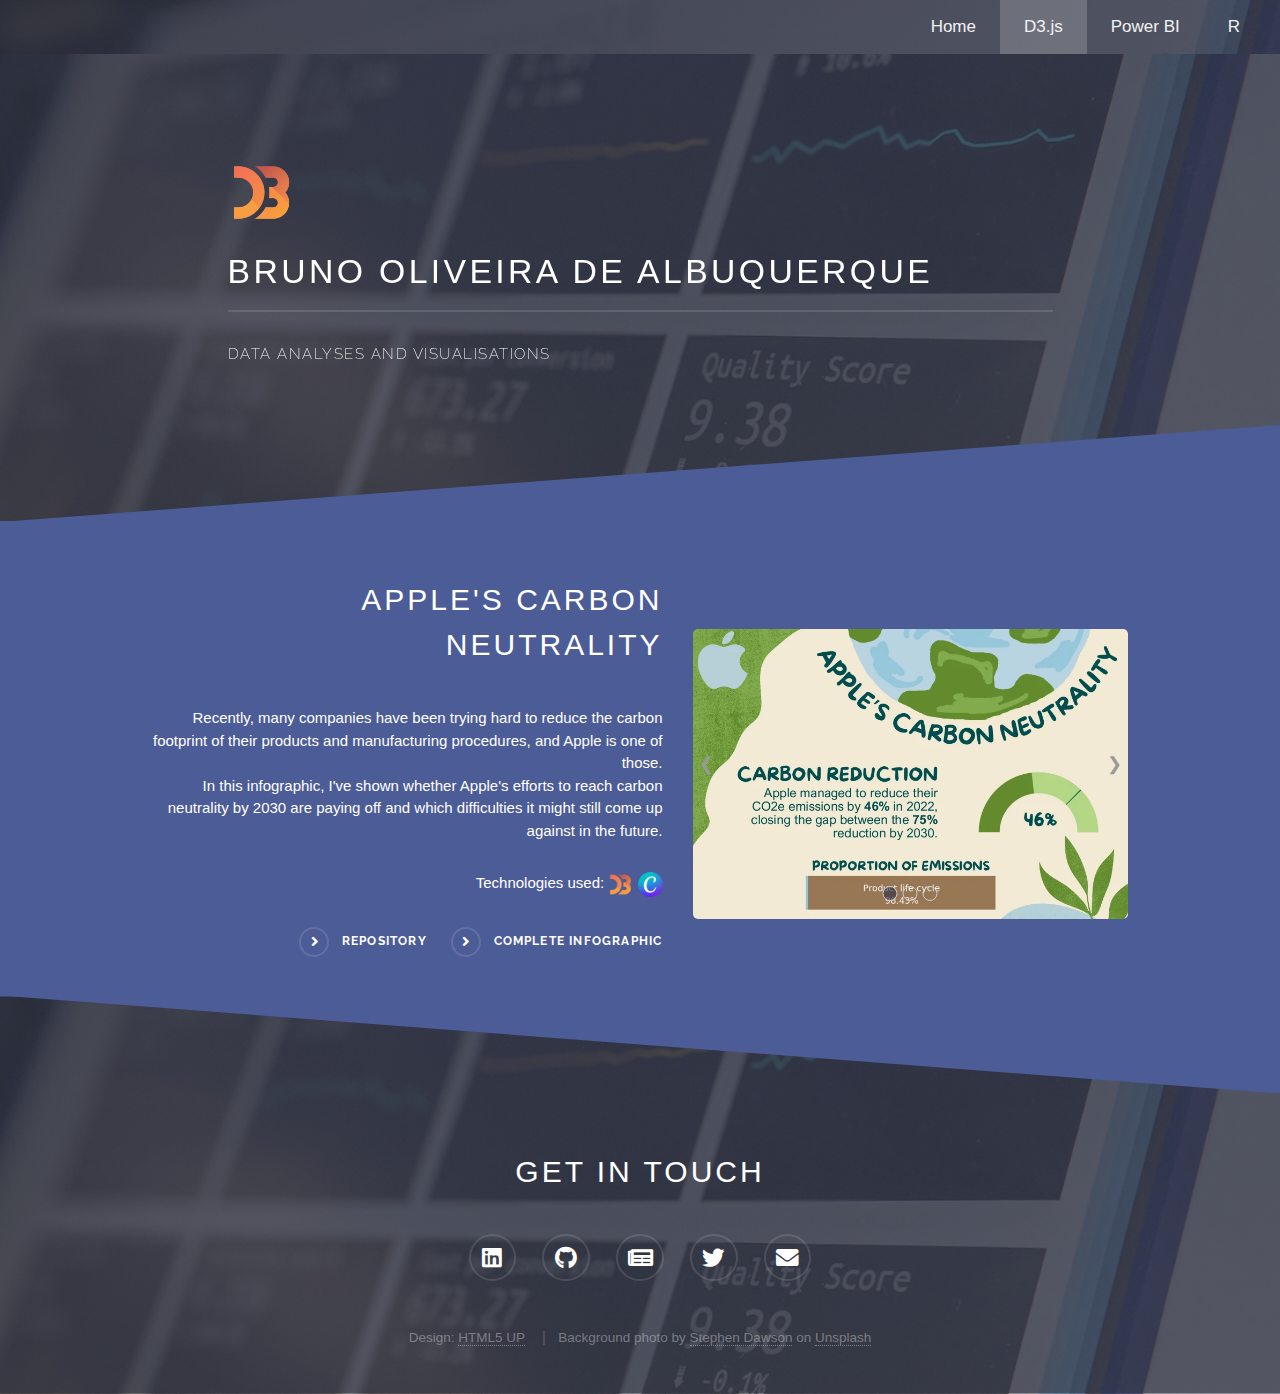
==== commit ca0412e1: "Organized D3.js projects" ====
--- a/d3.html
+++ b/d3.html
@@ -54,9 +54,9 @@
                 <div class="inner">
                     <!-- The carousel was based on https://www.w3schools.com/w3css/tryit.asp?filename=tryw3css_slideshow_dots2 -->
                     <div class="w3-content w3-display-container carousel">
-                        <img class="slides proj01" src="images/projects/money_wellbeing_01.webp">
-                        <img class="slides proj01" src="images/projects/money_wellbeing_02.webp">
-                        <img class="slides proj01" src="images/projects/money_wellbeing_03.webp">
+                        <img class="slides proj01" src="images/projects/d3/apple_carbon_neutrality_01.webp">
+                        <img class="slides proj01" src="images/projects/d3/apple_carbon_neutrality_02.webp">
+                        <img class="slides proj01" src="images/projects/d3/apple_carbon_neutrality_03.webp">
                         <div
                             class="w3-center w3-container w3-section w3-large w3-text-white w3-display-bottommiddle controls">
                             <div class="w3-left w3-hover-text-khaki arrow" onclick="plusDivs(-1, 'proj01')">&#10094;
@@ -74,164 +74,25 @@
                         </div>
                     </div>
                     <div class="content">
-                        <h2 class="major">How much money do we need to be happy?</h2>
-                        <p>
-                            We sometimes think a positive, almost linear correlation exists between our income and
-                            happiness. But does this happen whatever our income is? Is there a limit on how much
-                            influence money has on our well-being?
-                            </br>
-                            I developed this analysis to show a correlation between money and life satisfaction, trying
-                            to understand the influence of money in our lives and if we pursue getting more money it
-                            will worth.
-                        </p>
-                        <p class="technologies">Technologies used:
-                            <img src="images/logos/r.webp" alt="R logo" />
-                            <img src="images/logos/ggplot.webp" alt="ggplot logo" />
-                        </p>
-                        <div style="display: flex; justify-content: space-evenly;">
-                            <a href="https://github.com/boa50/money-wellbeing" target="_blank"
-                                class="special">Repository</a>
-                            <a href="https://medium.com/p/b6a70a2d2197" target="_blank" class="special">Complete
-                                analysis</a>
-                        </div>
-                    </div>
-                </div>
-            </section>
-
-            <!-- Two -->
-            <section id="two" class="wrapper alt spotlight style2">
-                <div class="inner">
-                    <div class="w3-content w3-display-container carousel">
-                        <img class="slides proj02" src="images/projects/environmental_dashboard_01.webp">
-                        <img class="slides proj02" src="images/projects/environmental_dashboard_02.webp">
-                        <img class="slides proj02" src="images/projects/environmental_dashboard_03.webp">
-                        <div
-                            class="w3-center w3-container w3-section w3-large w3-text-white w3-display-bottommiddle controls">
-                            <div class="w3-left w3-hover-text-khaki arrow" onclick="plusDivs(-1, 'proj02')">&#10094;
-                            </div>
-                            <div class="dots">
-                                <span class="w3-badge demo proj02 w3-border w3-transparent"
-                                    onclick="currentDiv(1, 'proj02')"></span>
-                                <span class="w3-badge demo proj02 w3-border w3-transparent"
-                                    onclick="currentDiv(2, 'proj02')"></span>
-                                <span class="w3-badge demo proj02 w3-border w3-transparent"
-                                    onclick="currentDiv(3, 'proj02')"></span>
-                            </div>
-                            <div class="w3-right w3-hover-text-khaki arrow" onclick="plusDivs(1, 'proj02')">&#10095;
-                            </div>
-                        </div>
-                    </div>
-                    <div class="content">
-                        <h2 class="major">Environmental Dashboard</h2>
-                        <p>Dashboard showing how each country is improving their renewable energy generation and how it
-                            compares to the other kinds of energy.</p>
-                        <p class="technologies">Technologies used:
-                            <img src="images/logos/r.webp" alt="R logo" />
-                            <img src="images/logos/shiny.webp" alt="Shiny logo" />
-                            <img src="images/logos/ggplot.webp" alt="ggplot logo" />
-                            <img class="wide-logo" src="images/logos/leaflet.webp" alt="Leaflet logo" />
-                        </p>
-                        <a href="https://github.com/boa50/environmental-dashboard" target="_blank"
-                            class="special">Repository</a>
-                    </div>
-                </div>
-            </section>
-
-            <!-- Three -->
-            <section id="three" class="wrapper spotlight style3">
-                <div class="inner">
-                    <div class="w3-content w3-display-container carousel">
-                        <img class="slides proj03" src="images/projects/apple_carbon_neutrality_01.webp">
-                        <img class="slides proj03" src="images/projects/apple_carbon_neutrality_02.webp">
-                        <img class="slides proj03" src="images/projects/apple_carbon_neutrality_03.webp">
-                        <div
-                            class="w3-center w3-container w3-section w3-large w3-text-white w3-display-bottommiddle controls">
-                            <div class="w3-left w3-hover-text-khaki arrow" onclick="plusDivs(-1, 'proj03')">&#10094;
-                            </div>
-                            <div class="dots">
-                                <span class="w3-badge demo proj03 w3-border w3-transparent"
-                                    onclick="currentDiv(1, 'proj03')"></span>
-                                <span class="w3-badge demo proj03 w3-border w3-transparent"
-                                    onclick="currentDiv(2, 'proj03')"></span>
-                                <span class="w3-badge demo proj03 w3-border w3-transparent"
-                                    onclick="currentDiv(3, 'proj03')"></span>
-                            </div>
-                            <div class="w3-right w3-hover-text-khaki arrow" onclick="plusDivs(1, 'proj03')">&#10095;
-                            </div>
-                        </div>
-                    </div>
-                    <div class="content">
                         <h2 class="major">Apple's Carbon Neutrality</h2>
                         <p>
                             Recently, many companies have been trying hard to reduce the carbon footprint of their
                             products and manufacturing procedures, and Apple is one of those.
                             </br>
                             In this infographic, I've shown whether Apple's efforts to reach carbon neutrality by 2030
-                            are paying off and which difficulties it might still come up against in the future.</p>
+                            are paying off and which difficulties it might still come up against in the future.
+                        </p>
                         <p class="technologies">Technologies used:
                             <img src="images/logos/d3.webp" alt="D3.js logo" />
                             <img src="images/logos/canva.webp" alt="Canva logo" />
                         </p>
-                        <div style="display: flex; justify-content: space-evenly;">
+                        <div style="display: flex; justify-content: end; gap: 24px;">
                             <a href="https://github.com/boa50/maven-environmental-challenge" target="_blank"
                                 class="special">Repository</a>
                             <a href="https://github.com/boa50/maven-environmental-challenge/blob/master/infographic.pdf"
                                 target="_blank" class="special">Complete Infographic</a>
                         </div>
                     </div>
-                </div>
-            </section>
-
-            <!-- Four -->
-            <section id="four" class="wrapper alt style1">
-                <div class="inner">
-                    <h2 class="major">Other Projects</h2>
-                    <section class="features">
-                        <article>
-                            <a href="images/projects/impactful_visualisations.webp" class="image"><img
-                                    src="images/projects/impactful_visualisations.webp" alt="" /></a>
-                            <h3 class="major">How to create impactful visualisations</h3>
-                            <p>Techniques to improve data visualisations to make them more useful to present
-                                information.</p>
-                            <a href="https://github.com/boa50/WAYED-challenge" target="_blank" class="special">Learn
-                                more</a>
-                        </article>
-                        <article>
-                            <a href="images/projects/global_hunger.webp" class="image"><img
-                                    src="images/projects/global_hunger.webp" alt="" /></a>
-                            <h3 class="major">Global Hunger</h3>
-                            <p>Charts with analyses of the world's hunger throughout the last years to show if zero
-                                hunger would be achievable until 2030.</p>
-                            <a href="https://github.com/boa50/global-hungry" target="_blank" class="special">Learn
-                                more</a>
-                        </article>
-                        <article>
-                            <a href="images/projects/palette_dashboard.webp" class="image"><img
-                                    src="images/projects/palette_dashboard.webp" alt="" /></a>
-                            <h3 class="major">Palette Dashboard</h3>
-                            <p>This dashboard was created to help test colour palettes for data visualisations. I used
-                                R, ggplot and flexdashboard to develop it.</p>
-                            <a href="https://github.com/boa50/dashboard-palette" target="_blank" class="special">Learn
-                                more</a>
-                        </article>
-                        <article>
-                            <a href="images/projects/world_slopes.webp" class="image"><img
-                                    src="images/projects/world_slopes.webp" alt="" /></a>
-                            <h3 class="major">World Slopes</h3>
-                            <p>Single-page static dashboard to show helpful information about worldwide ski resorts.</p>
-                            <a href="https://github.com/boa50/slopes-dashboard" target="_blank" class="special">Learn
-                                more</a>
-                        </article>
-                        <article>
-                            <a href="images/projects/educational_case_study.webp" class="image"><img
-                                    src="images/projects/educational_case_study.webp" alt="" /></a>
-                            <h3 class="major">Educational Case Study</h3>
-                            <p>In this analysis, I tried to expose the influence of some indicators on students
-                                enrollment, focusing primarily on Brazil’s context.</p>
-                            <a href="https://github.com/boa50/education-case-study" target="_blank"
-                                class="special">Learn more</a>
-                        </article>
-                    </section>
                 </div>
             </section>
 
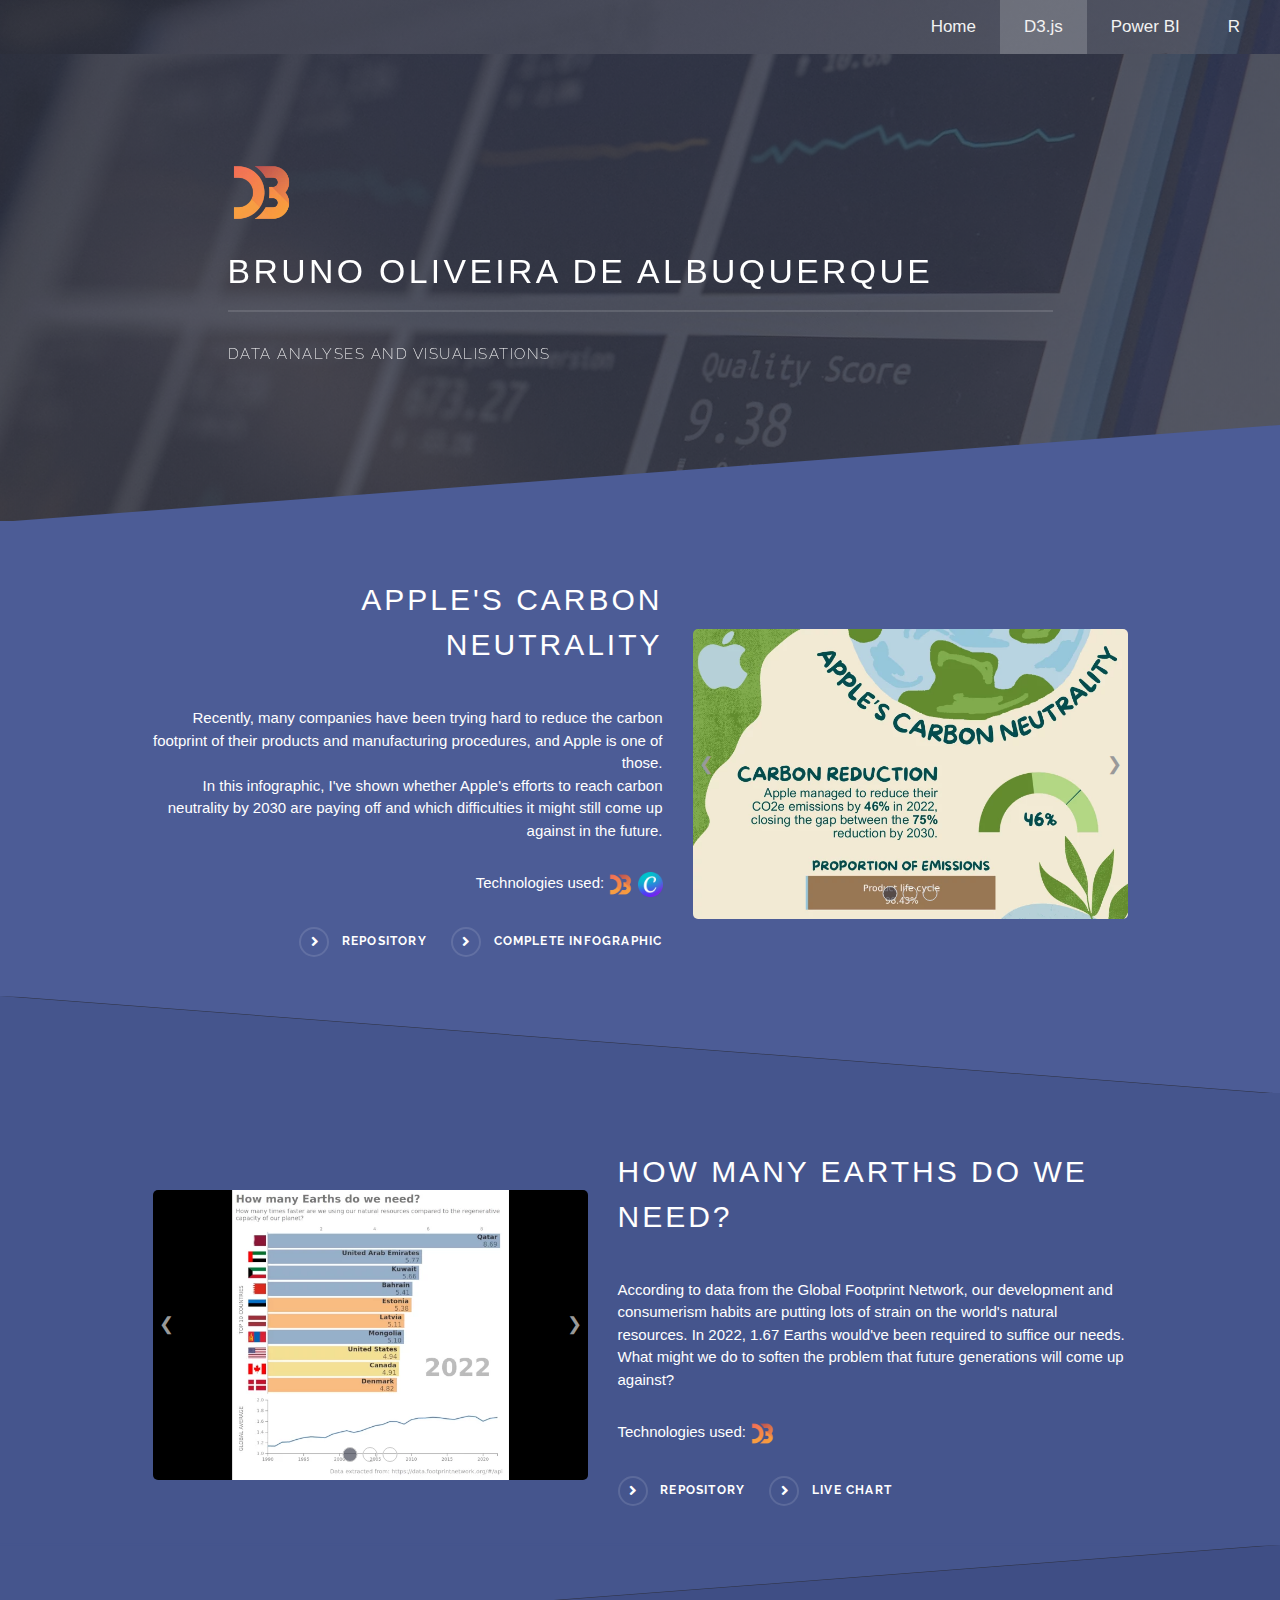
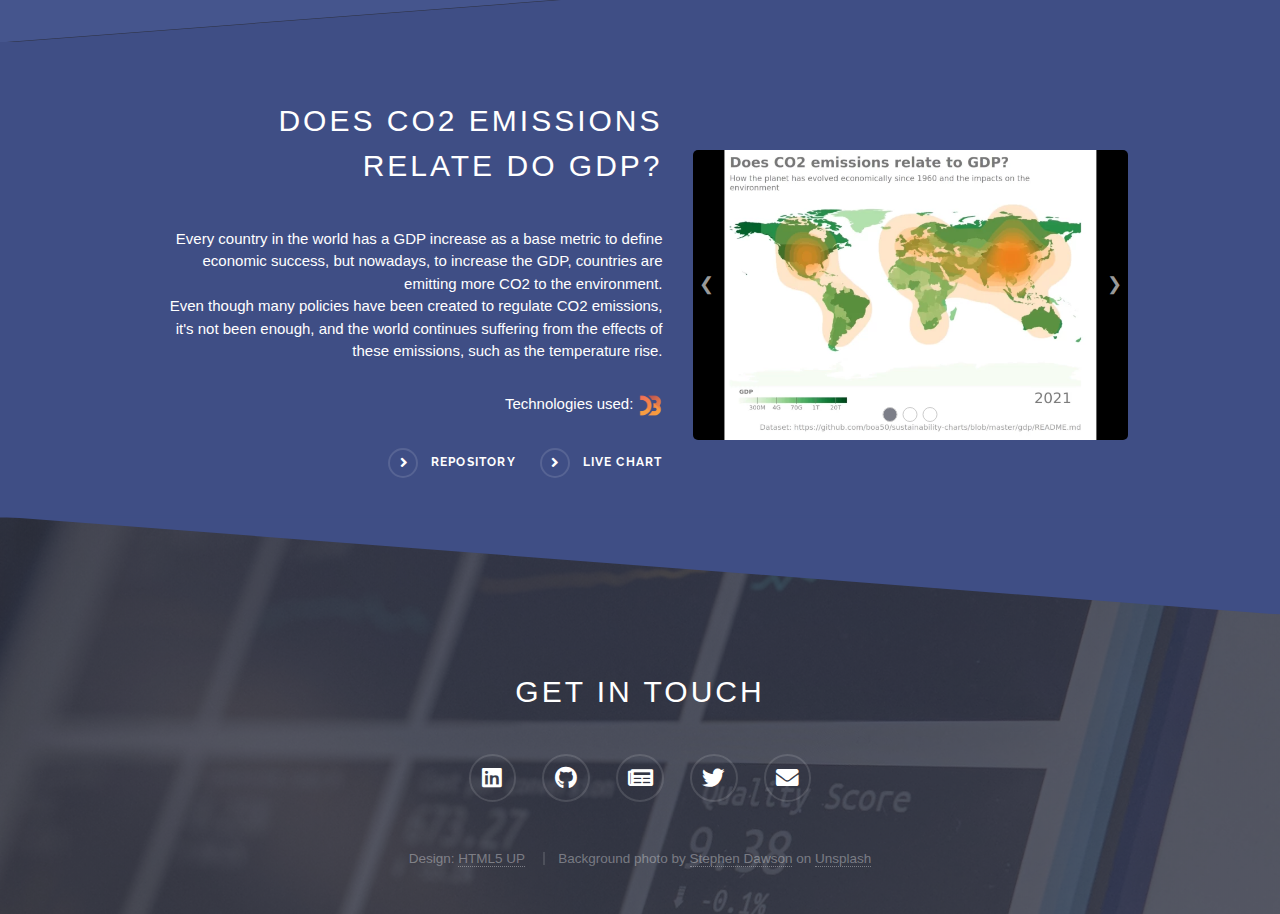
==== commit 87f2800b: "Updated the d3.js page" ====
--- a/d3.html
+++ b/d3.html
@@ -96,6 +96,96 @@
                 </div>
             </section>
 
+            <!-- Two -->
+            <section id="two" class="wrapper alt spotlight style2">
+                <div class="inner">
+                    <div class="w3-content w3-display-container carousel">
+                        <img class="slides proj02" src="images/projects/d3/carbon_footprint_01.webp">
+                        <img class="slides proj02" src="images/projects/d3/carbon_footprint_02.webp">
+                        <img class="slides proj02" src="images/projects/d3/carbon_footprint_03.webp">
+                        <div
+                            class="w3-center w3-container w3-section w3-large w3-text-white w3-display-bottommiddle controls">
+                            <div class="w3-left w3-hover-text-khaki arrow" onclick="plusDivs(-1, 'proj02')">&#10094;
+                            </div>
+                            <div class="dots">
+                                <span class="w3-badge demo proj02 w3-border w3-transparent"
+                                    onclick="currentDiv(1, 'proj02')"></span>
+                                <span class="w3-badge demo proj02 w3-border w3-transparent"
+                                    onclick="currentDiv(2, 'proj02')"></span>
+                                <span class="w3-badge demo proj02 w3-border w3-transparent"
+                                    onclick="currentDiv(3, 'proj02')"></span>
+                            </div>
+                            <div class="w3-right w3-hover-text-khaki arrow" onclick="plusDivs(1, 'proj02')">&#10095;
+                            </div>
+                        </div>
+                    </div>
+                    <div class="content">
+                        <h2 class="major">How many Earths do we need?</h2>
+                        <p>
+                            According to data from the Global Footprint Network, our development and consumerism habits
+                            are putting lots of strain on the world's natural resources. In 2022, 1.67 Earths would've
+                            been required to suffice our needs.
+                            </br>
+                            What might we do to soften the problem that future generations will come up against?
+                        </p>
+                        <p class="technologies">Technologies used:
+                            <img src="images/logos/d3.webp" alt="D3.js logo" />
+                        </p>
+                        <div style="display: flex; justify-content: start; gap: 24px;">
+                            <a href="https://github.com/boa50/sustainability-charts/tree/master/ecological-footprint"
+                                target="_blank" class="special">Repository</a>
+                            <a href="https://youtube.com/shorts/rJbA3FG68LE?feature=share" target="_blank"
+                                class="special">Live Chart</a>
+                        </div>
+                    </div>
+                </div>
+            </section>
+
+            <!-- Three -->
+            <section id="three" class="wrapper spotlight style3">
+                <div class="inner">
+                    <div class="w3-content w3-display-container carousel">
+                        <img class="slides proj03" src="images/projects/d3/co2_gdp_01.webp">
+                        <img class="slides proj03" src="images/projects/d3/co2_gdp_02.webp">
+                        <img class="slides proj03" src="images/projects/d3/co2_gdp_03.webp">
+                        <div
+                            class="w3-center w3-container w3-section w3-large w3-text-white w3-display-bottommiddle controls">
+                            <div class="w3-left w3-hover-text-khaki arrow" onclick="plusDivs(-1, 'proj03')">&#10094;
+                            </div>
+                            <div class="dots">
+                                <span class="w3-badge demo proj03 w3-border w3-transparent"
+                                    onclick="currentDiv(1, 'proj03')"></span>
+                                <span class="w3-badge demo proj03 w3-border w3-transparent"
+                                    onclick="currentDiv(2, 'proj03')"></span>
+                                <span class="w3-badge demo proj03 w3-border w3-transparent"
+                                    onclick="currentDiv(3, 'proj03')"></span>
+                            </div>
+                            <div class="w3-right w3-hover-text-khaki arrow" onclick="plusDivs(1, 'proj03')">&#10095;
+                            </div>
+                        </div>
+                    </div>
+                    <div class="content">
+                        <h2 class="major">Does CO2 emissions relate do GDP?</h2>
+                        <p>
+                            Every country in the world has a GDP increase as a base metric to define economic success,
+                            but nowadays, to increase the GDP, countries are emitting more CO2 to the environment.
+                            </br>
+                            Even though many policies have been created to regulate CO2 emissions, it's not been enough,
+                            and the world continues suffering from the effects of these emissions, such as the
+                            temperature rise.
+                        </p>
+                        <p class="technologies">Technologies used:
+                            <img src="images/logos/d3.webp" alt="D3.js logo" />
+                        </p>
+                        <div style="display: flex; justify-content: end; gap: 24px;">
+                            <a href="https://github.com/boa50/sustainability-charts/tree/master/gdp" target="_blank"
+                                class="special">Repository</a>
+                            <a href="https://youtu.be/iZnm3IyA6HQ" target="_blank" class="special">Live Chart</a>
+                        </div>
+                    </div>
+                </div>
+            </section>
+
         </section>
 
         <!-- Footer -->
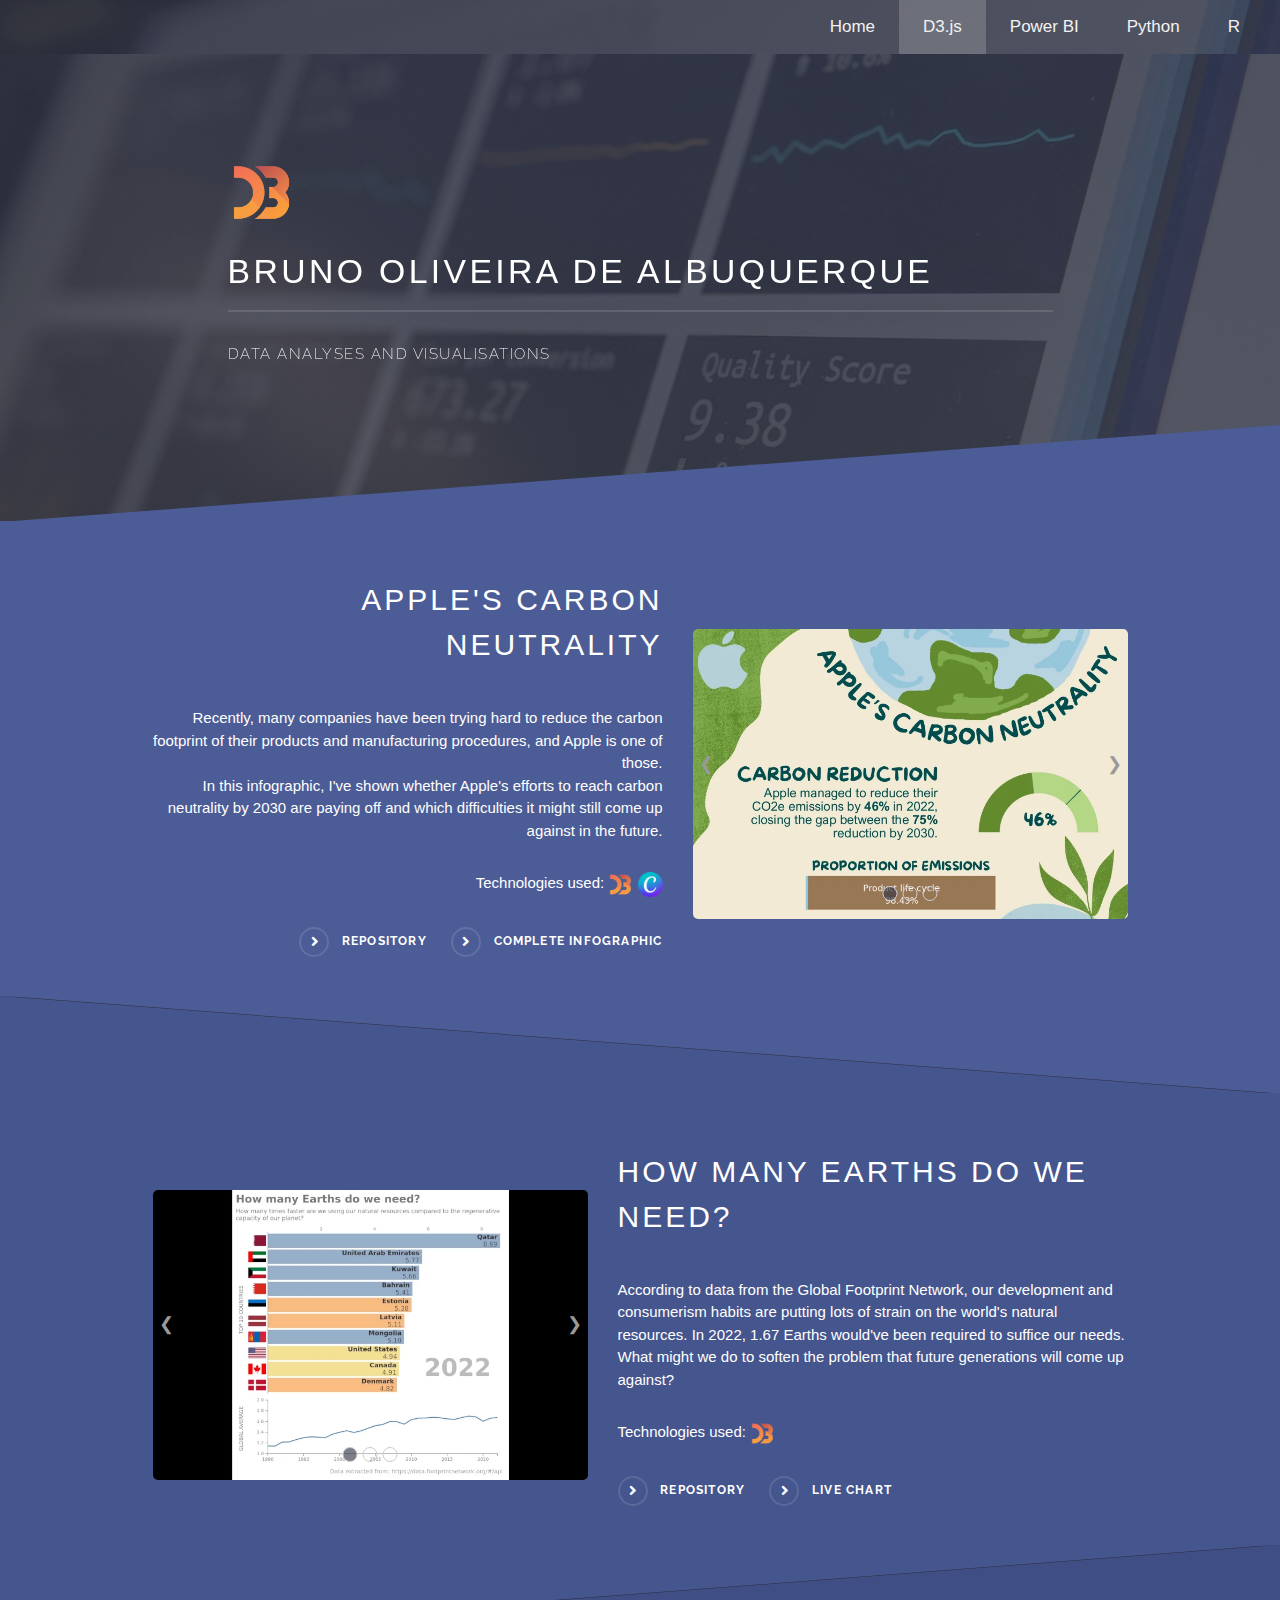
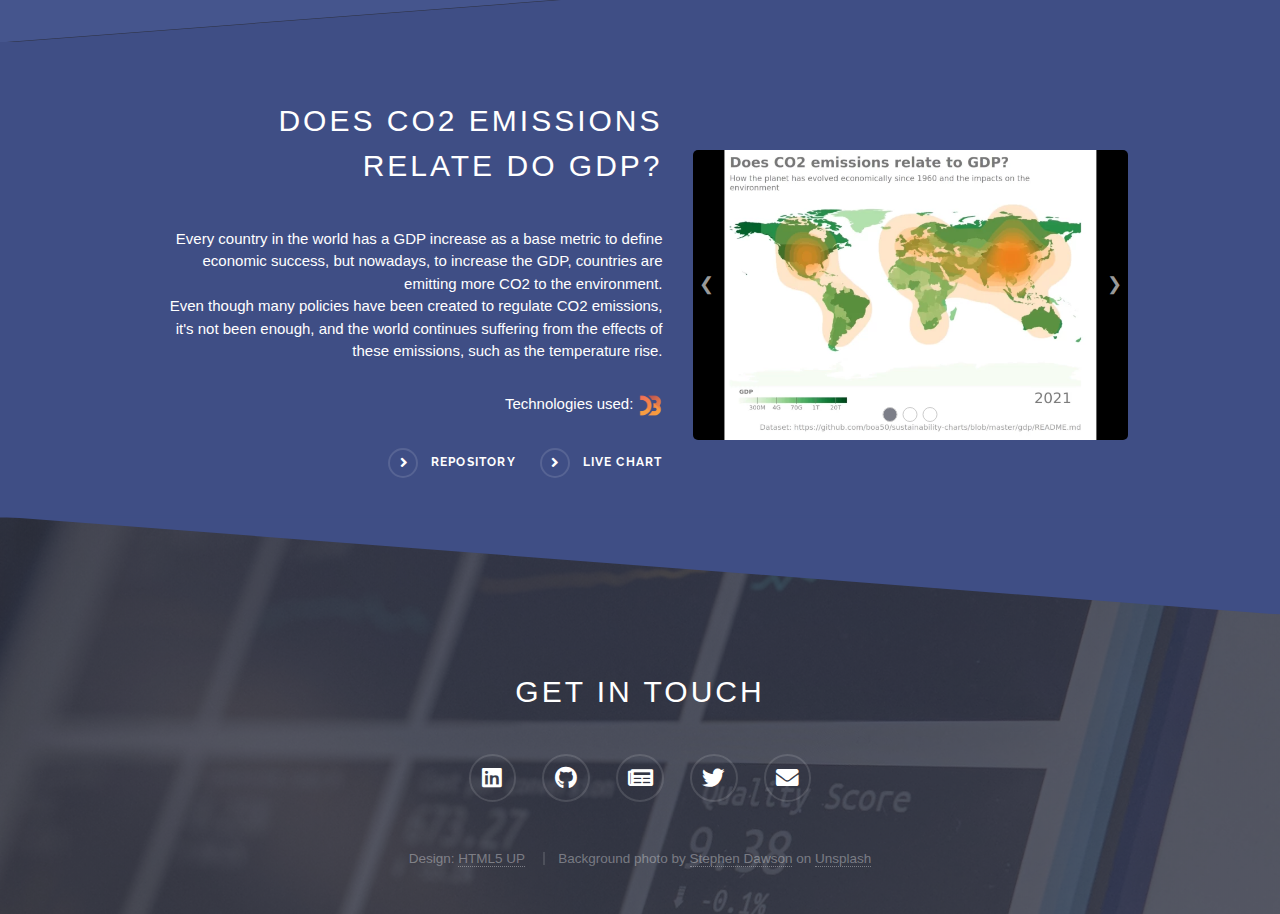
==== commit eb85e72f: "Added the table or not project to the python tab" ====
--- a/d3.html
+++ b/d3.html
@@ -27,6 +27,7 @@
             <a href="index.html">Home</a>
             <a href="d3.html" class="active">D3.js</a>
             <a href="powerbi.html">Power BI</a>
+            <a href="python.html">Python</a>
             <a href="r.html">R</a>
         </div>
         <a href="javascript:void(0);" class="icon" onclick="navControl()">
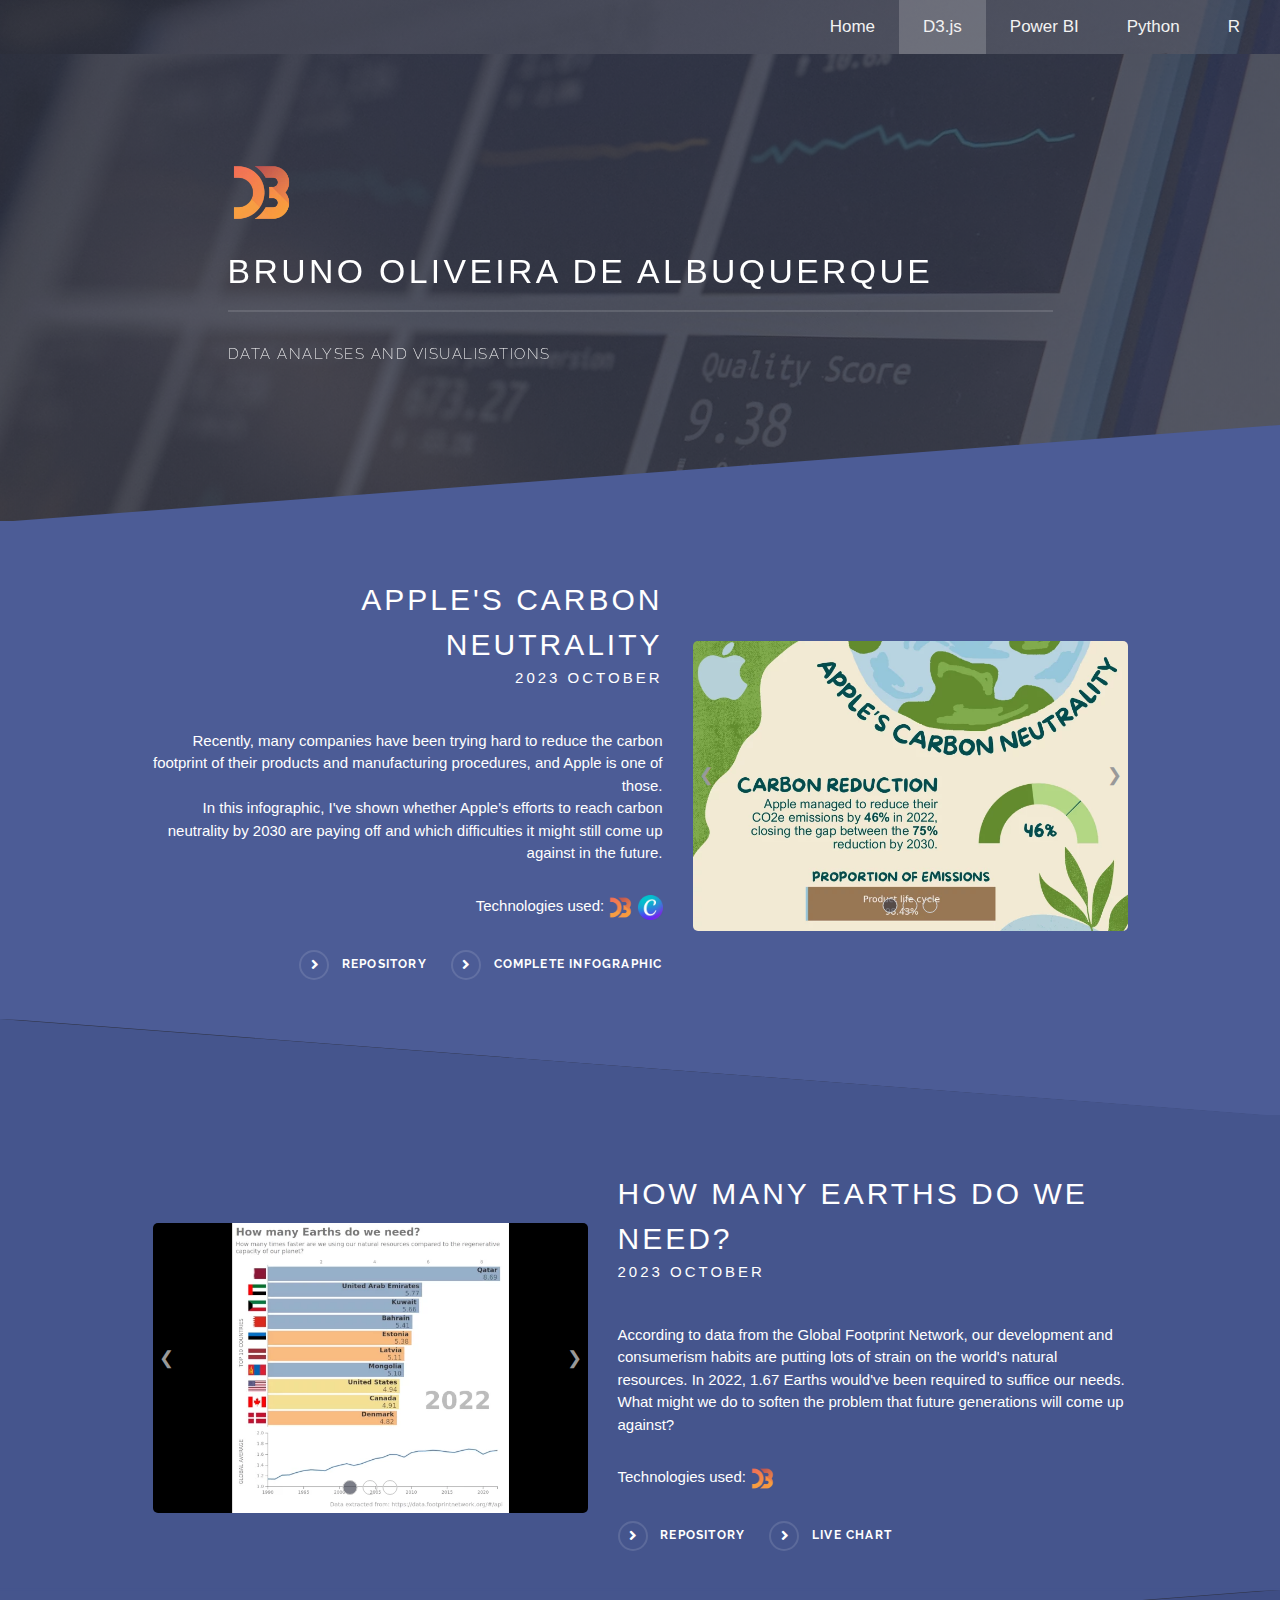
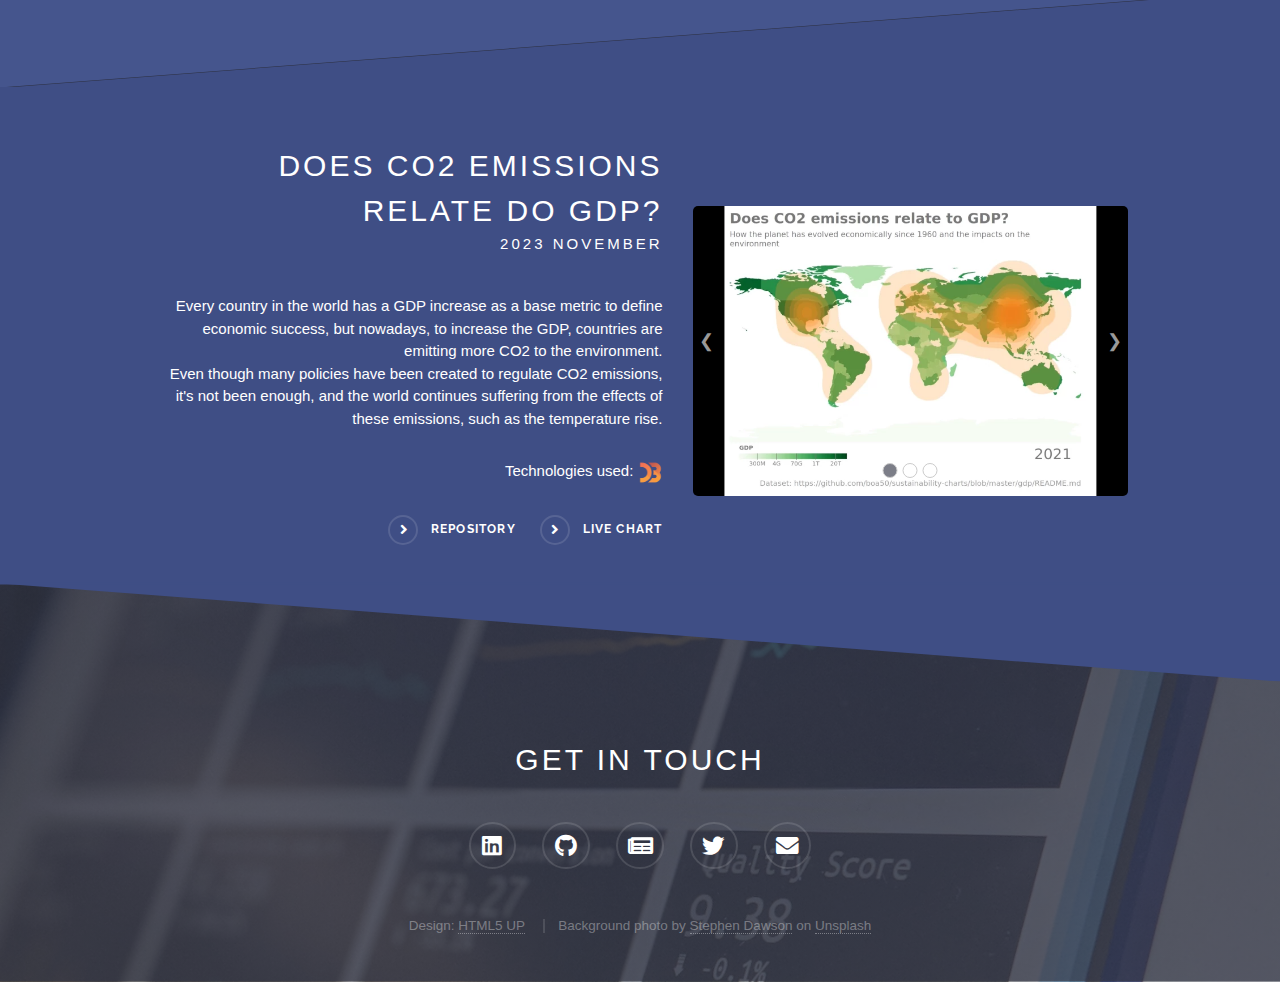
==== commit 4d19a7e2: "Added dates to my projects" ====
--- a/d3.html
+++ b/d3.html
@@ -75,7 +75,10 @@
                         </div>
                     </div>
                     <div class="content">
-                        <h2 class="major">Apple's Carbon Neutrality</h2>
+                        <h2 class="major">Apple's Carbon Neutrality
+                            </br>
+                            <span class="date">2023 October</span>
+                        </h2>
                         <p>
                             Recently, many companies have been trying hard to reduce the carbon footprint of their
                             products and manufacturing procedures, and Apple is one of those.
@@ -121,7 +124,10 @@
                         </div>
                     </div>
                     <div class="content">
-                        <h2 class="major">How many Earths do we need?</h2>
+                        <h2 class="major">How many Earths do we need?
+                            </br>
+                            <span class="date">2023 October</span>
+                        </h2>
                         <p>
                             According to data from the Global Footprint Network, our development and consumerism habits
                             are putting lots of strain on the world's natural resources. In 2022, 1.67 Earths would've
@@ -166,7 +172,10 @@
                         </div>
                     </div>
                     <div class="content">
-                        <h2 class="major">Does CO2 emissions relate do GDP?</h2>
+                        <h2 class="major">Does CO2 emissions relate do GDP?
+                            </br>
+                            <span class="date">2023 November</span>
+                        </h2>
                         <p>
                             Every country in the world has a GDP increase as a base metric to define economic success,
                             but nowadays, to increase the GDP, countries are emitting more CO2 to the environment.
--- a/assets/css/custom.css
+++ b/assets/css/custom.css
@@ -25,4 +25,9 @@
 
 #banner.no-transition p {
     transition: none;
+}
+
+.major .date {
+    display: block;
+    font-size: 1rem;
 }